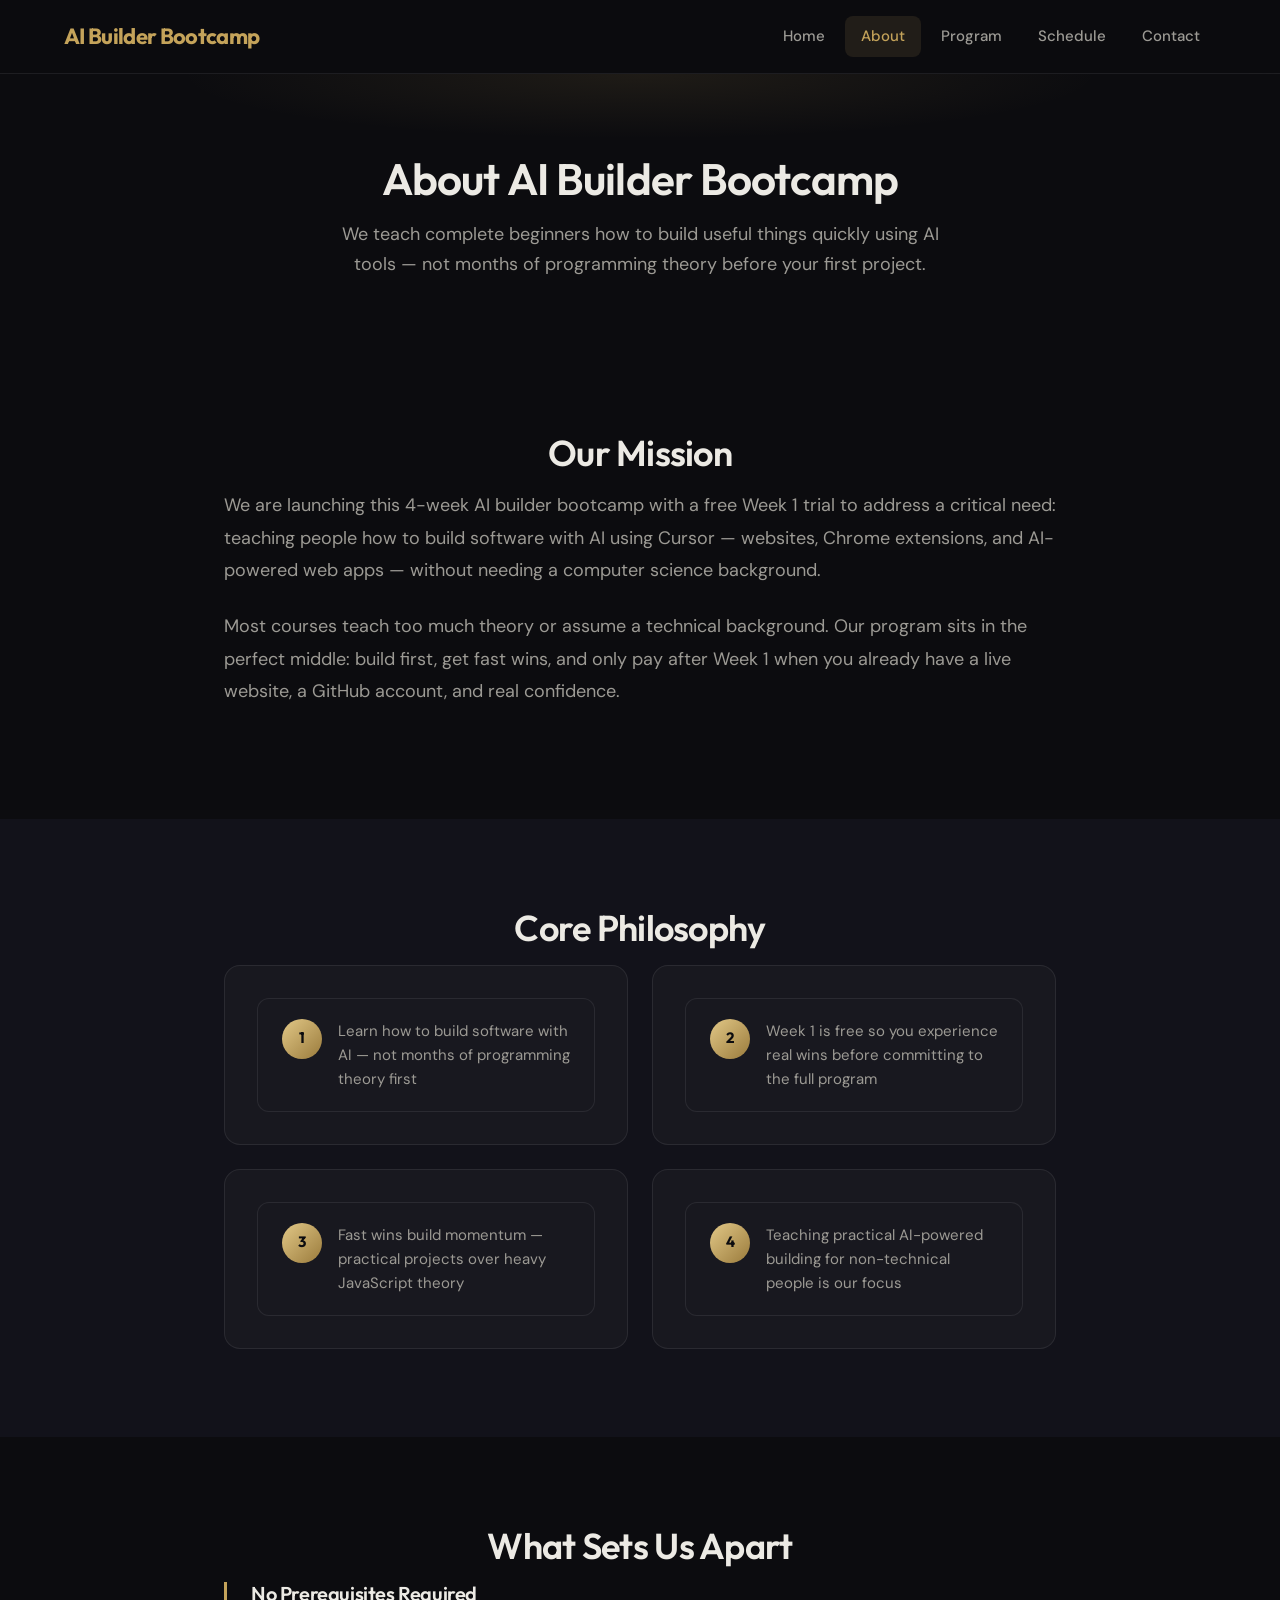
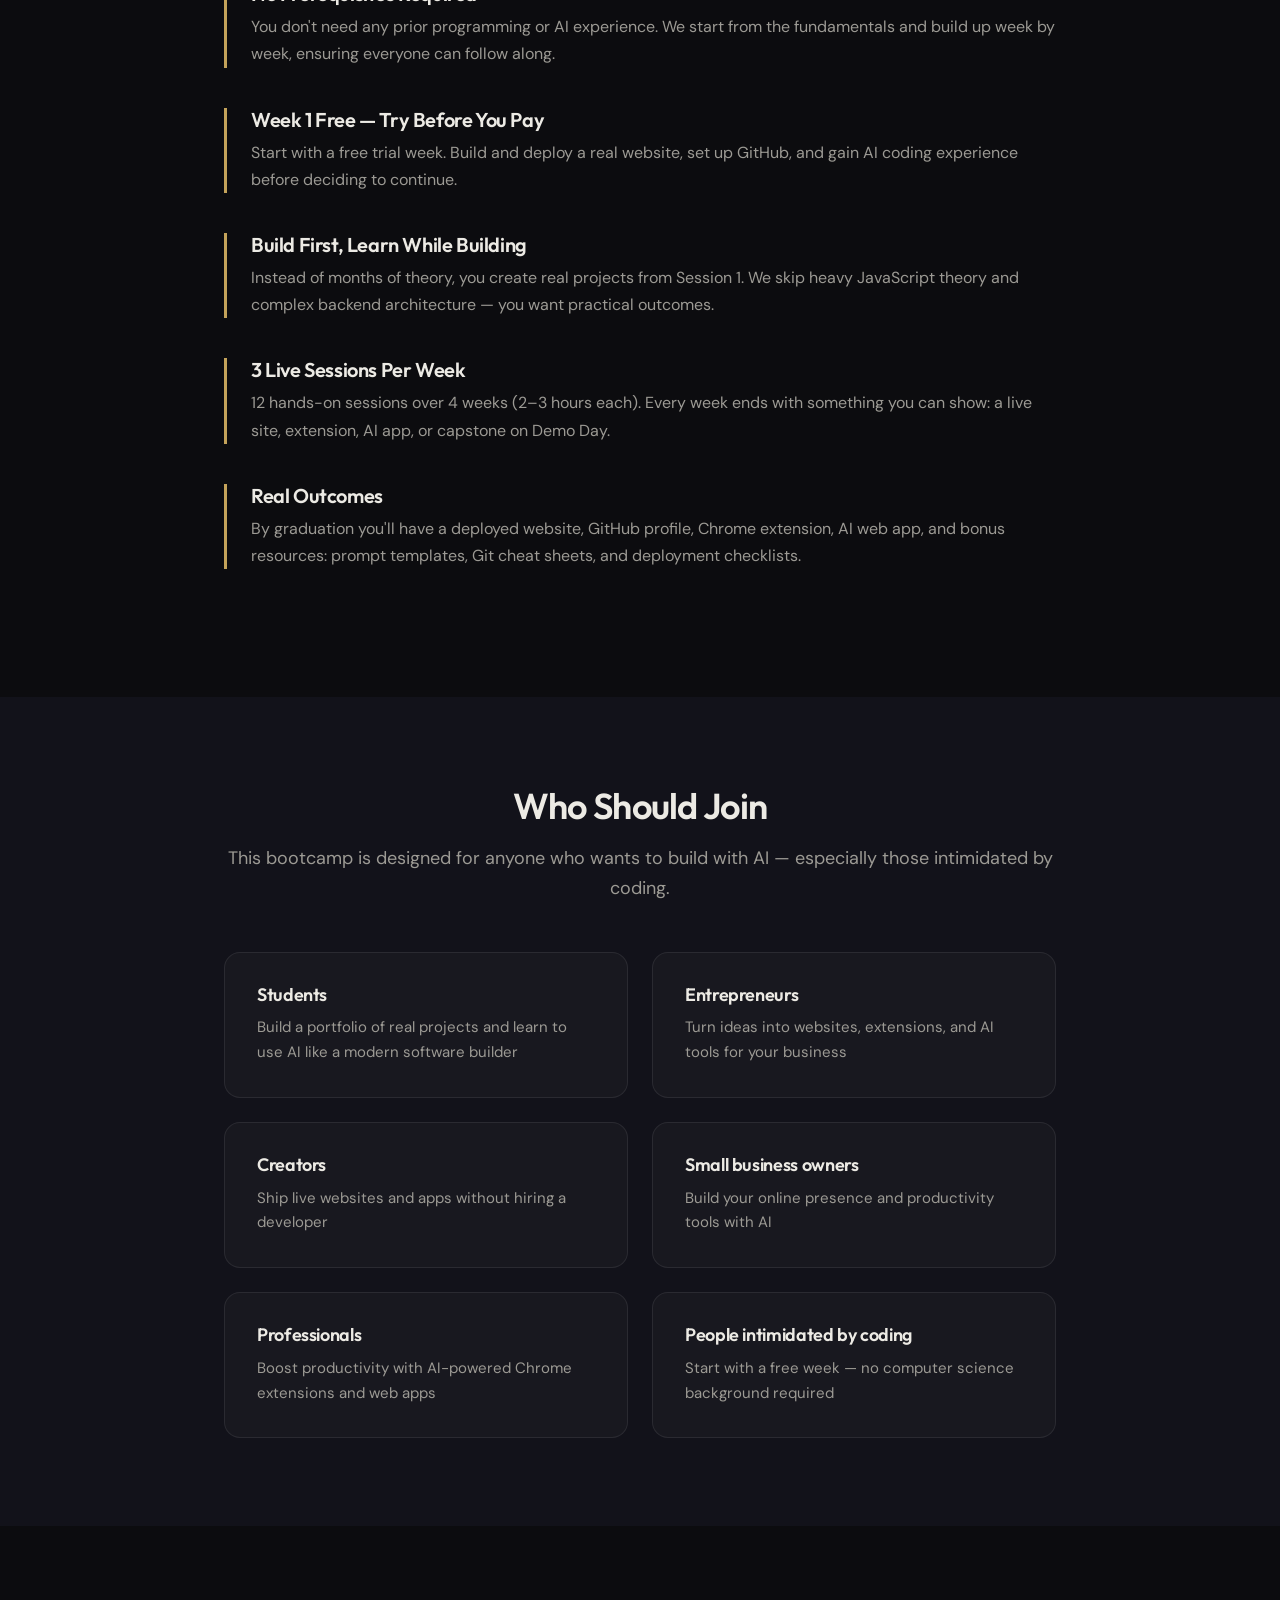
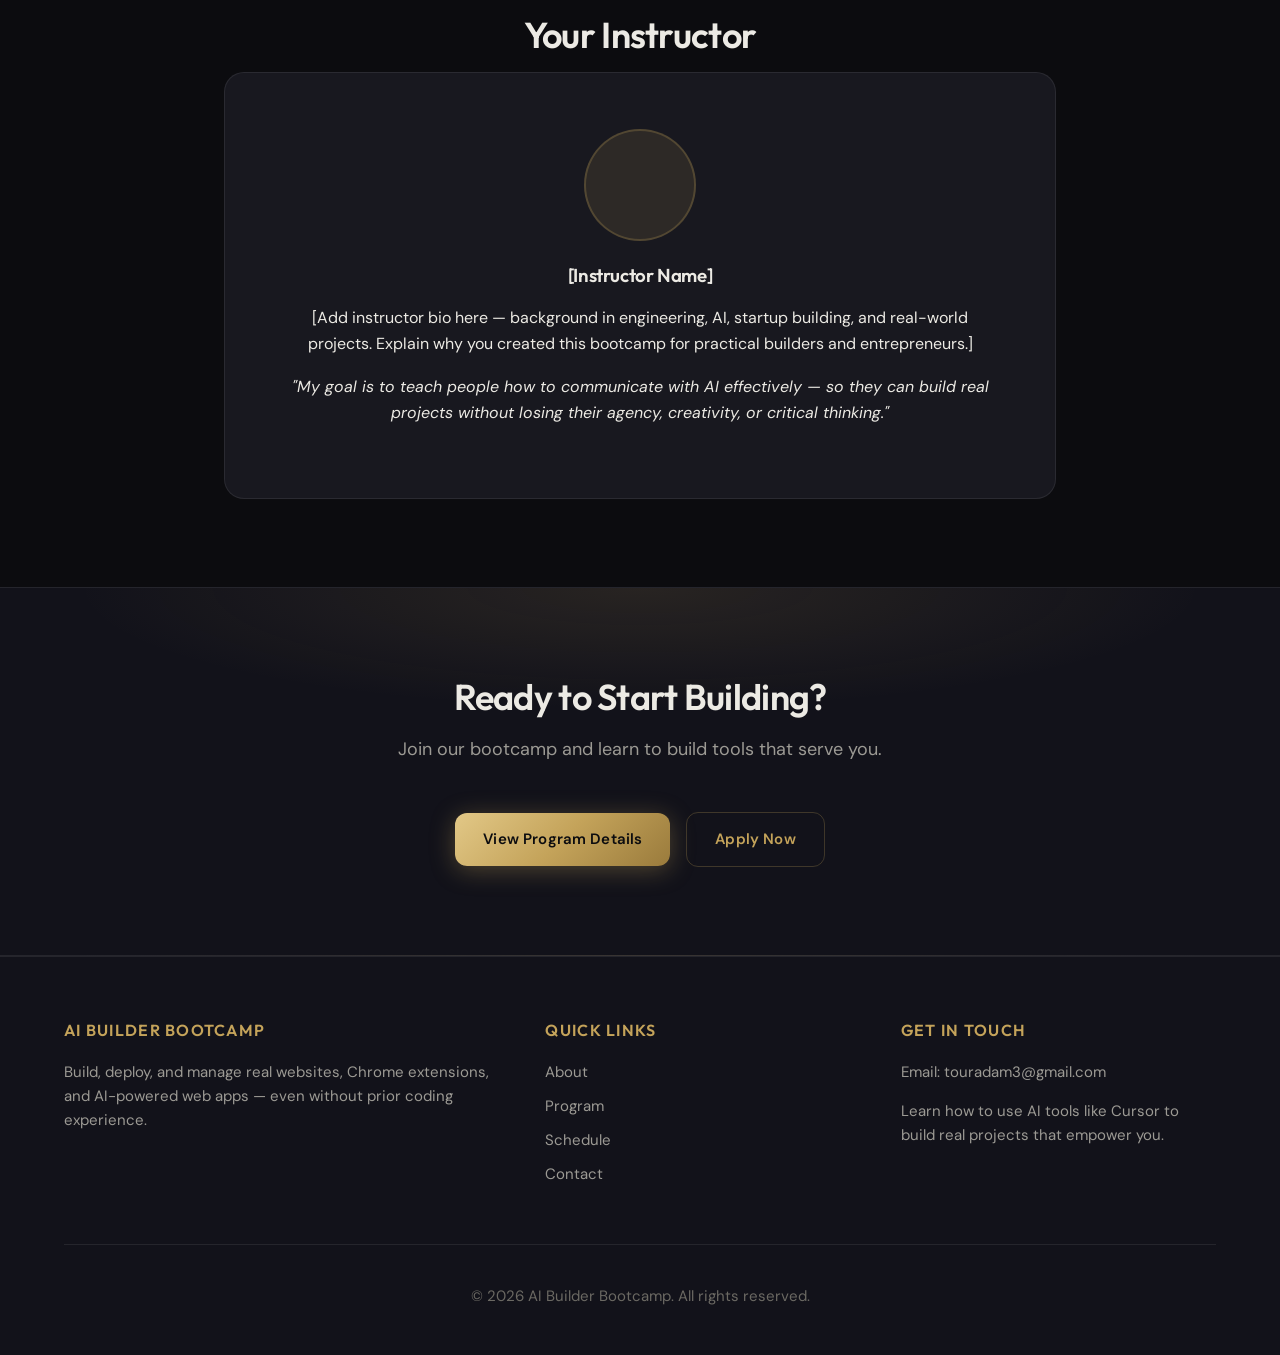
==== about.html @ ef511e0f "Replace Next.js site with static AI Builder Bootcamp website. Migrate to HTML/CSS/JS, rebrand for th" ====
<!DOCTYPE html>
<html lang="en">
<head>
  <meta charset="UTF-8" />
  <meta name="viewport" content="width=device-width, initial-scale=1.0" />
  <title>About | AI Builder Bootcamp</title>
  <meta name="description" content="Learn about our 4-week AI builder bootcamp with a free Week 1 trial. Build websites, extensions, and AI apps with Cursor — no coding experience required." />
  <link rel="preconnect" href="https://fonts.googleapis.com" />
  <link rel="preconnect" href="https://fonts.gstatic.com" crossorigin />
  <link href="https://fonts.googleapis.com/css2?family=DM+Sans:ital,opsz,wght@0,9..40,400;0,9..40,500;0,9..40,600;0,9..40,700&family=Outfit:wght@500;600;700&display=swap" rel="stylesheet" />
  <meta name="theme-color" content="#0c0c0f" />
  <link rel="stylesheet" href="css/styles.css" />
</head>
<body>
  <main>
    <section class="page-hero">
      <div class="container text-center max-w-4xl">
        <h1>About AI Builder Bootcamp</h1>
        <p class="lead">
          We teach complete beginners how to build useful things quickly using AI tools —
          not months of programming theory before your first project.
        </p>
      </div>
    </section>

    <section class="section section-white">
      <div class="container max-w-4xl">
        <h2 class="section-title text-center">Our Mission</h2>
        <div class="prose">
          <p>
            We are launching this 4-week AI builder bootcamp with a free Week 1 trial to address a critical need:
            teaching people how to build software with AI using Cursor — websites, Chrome extensions,
            and AI-powered web apps — without needing a computer science background.
          </p>
          <p>
            Most courses teach too much theory or assume a technical background. Our program sits in the
            perfect middle: build first, get fast wins, and only pay after Week 1 when you already have
            a live website, a GitHub account, and real confidence.
          </p>
        </div>
      </div>
    </section>

    <section class="section section-gray">
      <div class="container max-w-4xl">
        <h2 class="section-title text-center mb-16">Core Philosophy</h2>
        <div id="about-philosophy" class="grid-2"></div>
      </div>
    </section>

    <section class="section section-white">
      <div class="container max-w-4xl">
        <h2 class="section-title text-center mb-16">What Sets Us Apart</h2>
        <div class="feature-block">
          <h3>No Prerequisites Required</h3>
          <p>You don't need any prior programming or AI experience. We start from the fundamentals and build up week by week, ensuring everyone can follow along.</p>
        </div>
        <div class="feature-block">
          <h3>Week 1 Free — Try Before You Pay</h3>
          <p>Start with a free trial week. Build and deploy a real website, set up GitHub, and gain AI coding experience before deciding to continue.</p>
        </div>
        <div class="feature-block">
          <h3>Build First, Learn While Building</h3>
          <p>Instead of months of theory, you create real projects from Session 1. We skip heavy JavaScript theory and complex backend architecture — you want practical outcomes.</p>
        </div>
        <div class="feature-block">
          <h3>3 Live Sessions Per Week</h3>
          <p>12 hands-on sessions over 4 weeks (2–3 hours each). Every week ends with something you can show: a live site, extension, AI app, or capstone on Demo Day.</p>
        </div>
        <div class="feature-block">
          <h3>Real Outcomes</h3>
          <p>By graduation you'll have a deployed website, GitHub profile, Chrome extension, AI web app, and bonus resources: prompt templates, Git cheat sheets, and deployment checklists.</p>
        </div>
      </div>
    </section>

    <section class="section section-gray">
      <div class="container max-w-4xl">
        <h2 class="section-title text-center">Who Should Join</h2>
        <p class="section-intro text-center">This bootcamp is designed for anyone who wants to build with AI — especially those intimidated by coding.</p>
        <div id="about-audience" class="grid-2"></div>
      </div>
    </section>

    <section class="section section-white">
      <div class="container max-w-4xl">
        <h2 class="section-title text-center mb-16">Your Instructor</h2>
        <div class="instructor-card text-center">
          <div class="avatar-placeholder" aria-hidden="true"></div>
          <h3>[Instructor Name]</h3>
          <p>[Add instructor bio here — background in engineering, AI, startup building, and real-world projects. Explain why you created this bootcamp for practical builders and entrepreneurs.]</p>
          <p><em>"My goal is to teach people how to communicate with AI effectively — so they can build real projects without losing their agency, creativity, or critical thinking."</em></p>
        </div>
      </div>
    </section>

    <section class="section section-primary">
      <div class="container text-center">
        <h2 class="section-title">Ready to Start Building?</h2>
        <p class="section-intro">Join our bootcamp and learn to build tools that serve you.</p>
        <div class="btn-group">
          <a href="program.html" class="btn btn-primary">View Program Details</a>
          <a href="contact.html#apply" class="btn btn-secondary">Apply Now</a>
        </div>
      </div>
    </section>
  </main>

  <script src="js/data.js"></script>
  <script src="js/layout.js"></script>
  <script src="js/main.js"></script>
</body>
</html>
---- css/styles.css ----
/* AI Mastery — Midnight Champagne design system */

:root {
  /* Core palette */
  --gold: #c4a35a;
  --gold-light: #e2c887;
  --gold-dark: #9a7b3c;
  --gold-glow: rgba(196, 163, 90, 0.35);

  --ink: #0c0c0f;
  --ink-raised: #12121a;
  --surface: #18181f;
  --surface-hover: #1f1f28;
  --border: rgba(255, 255, 255, 0.08);
  --border-gold: rgba(196, 163, 90, 0.25);

  --text: #eceae4;
  --text-muted: #9c9a94;
  --text-dim: #6b6963;

  /* Legacy token mapping */
  --primary-50: rgba(196, 163, 90, 0.06);
  --primary-100: rgba(196, 163, 90, 0.12);
  --primary-200: rgba(196, 163, 90, 0.28);
  --primary-600: var(--gold);
  --primary-700: var(--gold-light);

  --bg-page: var(--ink);
  --bg-elevated: var(--ink-raised);
  --bg-card: var(--surface);
  --bg-card-alt: var(--surface-hover);

  --gray-50: var(--ink-raised);
  --gray-200: var(--border);
  --gray-300: rgba(255, 255, 255, 0.12);
  --gray-400: var(--text-dim);
  --gray-500: var(--text-muted);
  --gray-600: #b8b5ae;
  --gray-700: #d8d5ce;
  --gray-800: var(--surface);
  --gray-900: var(--text);
  --white: var(--surface);

  --font-display: 'Outfit', system-ui, sans-serif;
  --font-body: 'DM Sans', system-ui, sans-serif;

  --radius-sm: 0.5rem;
  --radius-md: 0.75rem;
  --radius-lg: 1rem;
  --radius-xl: 1.25rem;

  --shadow-sm: 0 2px 8px rgba(0, 0, 0, 0.25);
  --shadow-md: 0 8px 32px rgba(0, 0, 0, 0.4);
  --shadow-gold: 0 4px 24px var(--gold-glow);

  --ease: cubic-bezier(0.4, 0, 0.2, 1);
  --header-h: 4.5rem;
}

*,
*::before,
*::after {
  box-sizing: border-box;
}

html {
  scroll-behavior: smooth;
}

body {
  margin: 0;
  font-family: var(--font-body);
  font-size: 1rem;
  background: var(--bg-page);
  color: var(--text);
  line-height: 1.65;
  -webkit-font-smoothing: antialiased;
}

img {
  max-width: 100%;
  height: auto;
}

a {
  color: inherit;
  text-decoration: none;
}

a:focus-visible,
button:focus-visible {
  outline: 2px solid var(--gold);
  outline-offset: 3px;
}

.container {
  max-width: 76rem;
  margin: 0 auto;
  padding: 0 1.25rem;
}

@media (min-width: 640px) {
  .container {
    padding: 0 2rem;
  }
}

main {
  min-height: calc(100vh - 10rem);
}

/* Typography */
h1, h2, h3, h4 {
  font-family: var(--font-display);
  color: var(--text);
  font-weight: 600;
  letter-spacing: -0.02em;
  line-height: 1.15;
}

/* Header */
.site-header {
  position: sticky;
  top: 0;
  z-index: 50;
  background: rgba(12, 12, 15, 0.82);
  backdrop-filter: blur(16px);
  -webkit-backdrop-filter: blur(16px);
  border-bottom: 1px solid var(--border);
}

.site-header .container {
  padding-top: 1rem;
  padding-bottom: 1rem;
}

.nav-row {
  display: flex;
  align-items: center;
  justify-content: space-between;
  min-height: 2.5rem;
}

.logo {
  font-family: var(--font-display);
  font-size: 1.375rem;
  font-weight: 700;
  letter-spacing: -0.03em;
  color: var(--gold);
  transition: color 0.2s var(--ease);
}

.logo:hover {
  color: var(--gold-light);
}

.nav-desktop {
  display: none;
  align-items: center;
  gap: 0.25rem;
}

.nav-desktop a {
  padding: 0.5rem 1rem;
  border-radius: var(--radius-sm);
  color: var(--text-muted);
  font-size: 0.9375rem;
  font-weight: 500;
  transition: color 0.2s var(--ease), background 0.2s var(--ease);
}

.nav-desktop a:hover {
  color: var(--text);
  background: var(--primary-50);
}

.nav-desktop a.active {
  color: var(--gold);
  background: var(--primary-100);
}

.nav-toggle {
  display: flex;
  align-items: center;
  justify-content: center;
  background: var(--primary-50);
  border: 1px solid var(--border);
  border-radius: var(--radius-sm);
  color: var(--text);
  cursor: pointer;
  padding: 0.5rem;
  transition: border-color 0.2s var(--ease), background 0.2s var(--ease);
}

.nav-toggle:hover {
  border-color: var(--border-gold);
  background: var(--primary-100);
}

.nav-toggle svg {
  width: 1.25rem;
  height: 1.25rem;
}

.nav-mobile {
  display: none;
  margin-top: 0.75rem;
  padding: 0.75rem;
  background: var(--surface);
  border: 1px solid var(--border);
  border-radius: var(--radius-md);
}

.nav-mobile.open {
  display: block;
}

.nav-mobile a {
  display: block;
  padding: 0.75rem 1rem;
  border-radius: var(--radius-sm);
  color: var(--text-muted);
  font-weight: 500;
  transition: color 0.2s, background 0.2s;
}

.nav-mobile a:hover,
.nav-mobile a.active {
  color: var(--gold);
  background: var(--primary-50);
}

@media (min-width: 768px) {
  .nav-desktop {
    display: flex;
  }

  .nav-toggle {
    display: none;
  }
}

.sr-only {
  position: absolute;
  width: 1px;
  height: 1px;
  padding: 0;
  margin: -1px;
  overflow: hidden;
  clip: rect(0, 0, 0, 0);
  border: 0;
}

/* Footer */
.site-footer {
  background: var(--ink-raised);
  border-top: 1px solid var(--border);
  color: var(--text-muted);
}

.site-footer .container {
  padding-top: 4rem;
  padding-bottom: 2rem;
}

.footer-grid {
  display: grid;
  grid-template-columns: 1fr;
  gap: 2.5rem;
}

@media (min-width: 768px) {
  .footer-grid {
    grid-template-columns: 1.4fr 1fr 1fr;
  }
}

.site-footer h3 {
  font-family: var(--font-display);
  color: var(--gold);
  font-size: 1rem;
  font-weight: 600;
  text-transform: uppercase;
  letter-spacing: 0.08em;
  margin: 0 0 1.25rem;
}

.site-footer p,
.site-footer li {
  font-size: 0.9375rem;
  line-height: 1.6;
}

.site-footer ul {
  list-style: none;
  padding: 0;
  margin: 0;
}

.site-footer li {
  margin-bottom: 0.625rem;
}

.site-footer a {
  transition: color 0.2s var(--ease);
}

.site-footer a:hover {
  color: var(--gold-light);
}

.footer-bottom {
  border-top: 1px solid var(--border);
  margin-top: 3rem;
  padding-top: 1.5rem;
  text-align: center;
  font-size: 0.8125rem;
  color: var(--text-dim);
}

/* Buttons */
.btn {
  display: inline-flex;
  align-items: center;
  justify-content: center;
  padding: 0.875rem 1.75rem;
  border-radius: var(--radius-md);
  font-family: var(--font-body);
  font-size: 0.9375rem;
  font-weight: 600;
  letter-spacing: 0.01em;
  transition: transform 0.2s var(--ease), box-shadow 0.2s var(--ease), background 0.2s var(--ease), border-color 0.2s var(--ease);
}

.btn:hover {
  transform: translateY(-2px);
}

.btn:active {
  transform: translateY(0);
}

.btn-primary {
  background: linear-gradient(135deg, var(--gold-light) 0%, var(--gold) 50%, var(--gold-dark) 100%);
  color: #0c0c0f;
  border: none;
  box-shadow: var(--shadow-gold);
}

.btn-primary:hover {
  box-shadow: 0 6px 28px var(--gold-glow);
  color: #0c0c0f;
}

.btn-secondary {
  background: transparent;
  color: var(--gold);
  border: 1.5px solid var(--border-gold);
}

.btn-secondary:hover {
  background: var(--primary-50);
  border-color: var(--gold);
  color: var(--gold-light);
}

.btn-group {
  display: flex;
  flex-direction: column;
  gap: 1rem;
  justify-content: center;
  align-items: center;
}

@media (min-width: 640px) {
  .btn-group {
    flex-direction: row;
  }
}

/* Sections */
.section {
  padding: 5.5rem 0;
  position: relative;
}

.section-sm {
  padding: 0;
}

.section-white {
  background: var(--bg-page);
}

.section-gray {
  background: var(--ink-raised);
}

.section-primary {
  background:
    radial-gradient(ellipse 80% 60% at 50% 0%, rgba(196, 163, 90, 0.12) 0%, transparent 55%),
    var(--ink-raised);
  border-top: 1px solid var(--border);
  border-bottom: 1px solid var(--border);
}

.section-primary h2.section-title {
  color: var(--text);
}

.section-primary .section-intro {
  color: var(--text-muted);
}

.text-center {
  text-align: center;
}

/* Hero */
.hero {
  position: relative;
  padding: 6rem 0 5rem;
  overflow: hidden;
}

.hero::before {
  content: '';
  position: absolute;
  inset: 0;
  background:
    radial-gradient(ellipse 70% 50% at 50% -10%, rgba(196, 163, 90, 0.18) 0%, transparent 55%),
    radial-gradient(ellipse 40% 30% at 80% 60%, rgba(196, 163, 90, 0.06) 0%, transparent 50%);
  pointer-events: none;
}

.hero .container {
  position: relative;
  z-index: 1;
}

.hero-badge {
  display: inline-block;
  padding: 0.375rem 1rem;
  margin-bottom: 1.5rem;
  font-size: 0.8125rem;
  font-weight: 600;
  letter-spacing: 0.12em;
  text-transform: uppercase;
  color: var(--gold);
  background: var(--primary-100);
  border: 1px solid var(--border-gold);
  border-radius: 999px;
  animation: fadeUp 0.6s var(--ease) both;
}

.hero h1 {
  font-size: clamp(2rem, 5vw, 3.5rem);
  font-weight: 700;
  margin: 0 0 1.5rem;
  line-height: 1.1;
  animation: fadeUp 0.6s var(--ease) 0.1s both;
}

.hero .highlight {
  display: block;
  margin-top: 0.25rem;
  background: linear-gradient(135deg, var(--gold-light) 0%, var(--gold) 100%);
  -webkit-background-clip: text;
  -webkit-text-fill-color: transparent;
  background-clip: text;
}

.hero .lead {
  font-size: clamp(1.0625rem, 2vw, 1.25rem);
  color: var(--text-muted);
  max-width: 36rem;
  margin: 0 auto 2.5rem;
  line-height: 1.7;
  animation: fadeUp 0.6s var(--ease) 0.2s both;
}

.hero .btn-group {
  animation: fadeUp 0.6s var(--ease) 0.3s both;
}

@media (min-width: 768px) {
  .hero {
    padding: 8rem 0 6rem;
  }
}

.page-hero {
  position: relative;
  padding: 5rem 0 4rem;
  overflow: hidden;
}

.page-hero::before {
  content: '';
  position: absolute;
  inset: 0;
  background: radial-gradient(ellipse 60% 40% at 50% 0%, rgba(196, 163, 90, 0.1) 0%, transparent 60%);
  pointer-events: none;
}

.page-hero .container {
  position: relative;
  z-index: 1;
}

.page-hero h1 {
  font-size: clamp(2rem, 4vw, 2.75rem);
  margin: 0 0 1rem;
}

.page-hero .lead {
  font-size: 1.125rem;
  color: var(--text-muted);
  margin: 0;
  max-width: 40rem;
  margin-left: auto;
  margin-right: auto;
}

/* Stats bar */
.stats-bar {
  margin-top: -2rem;
  padding-bottom: 4rem;
  position: relative;
  z-index: 2;
}

.stats-grid {
  display: grid;
  grid-template-columns: repeat(2, 1fr);
  gap: 1rem;
}

@media (min-width: 768px) {
  .stats-grid {
    grid-template-columns: repeat(4, 1fr);
    gap: 1.25rem;
  }
}

.stat-card {
  text-align: center;
  padding: 1.5rem 1rem;
  background: var(--surface);
  border: 1px solid var(--border);
  border-radius: var(--radius-lg);
  transition: border-color 0.25s var(--ease), transform 0.25s var(--ease), box-shadow 0.25s var(--ease);
}

.stat-card:hover {
  border-color: var(--border-gold);
  transform: translateY(-4px);
  box-shadow: var(--shadow-md);
}

.stat-value {
  font-family: var(--font-display);
  font-size: 1.75rem;
  font-weight: 700;
  color: var(--gold);
  margin-bottom: 0.25rem;
  letter-spacing: -0.02em;
}

@media (min-width: 768px) {
  .stat-value {
    font-size: 2rem;
  }
}

.stat-label {
  font-size: 0.8125rem;
  font-weight: 500;
  text-transform: uppercase;
  letter-spacing: 0.06em;
  color: var(--text-dim);
}

/* Section headers */
.section-eyebrow {
  display: inline-block;
  font-size: 0.75rem;
  font-weight: 600;
  letter-spacing: 0.14em;
  text-transform: uppercase;
  color: var(--gold);
  margin-bottom: 0.75rem;
}

h2.section-title {
  font-size: clamp(1.75rem, 3vw, 2.25rem);
  margin: 0 0 1rem;
}

.section-intro {
  font-size: 1.125rem;
  color: var(--text-muted);
  margin: 0 0 3rem;
  line-height: 1.7;
}

.section-header {
  text-align: center;
  max-width: 40rem;
  margin: 0 auto 3.5rem;
}

.section-header .section-intro {
  margin-bottom: 0;
}

.max-w-3xl {
  max-width: 48rem;
  margin-left: auto;
  margin-right: auto;
}

.max-w-4xl {
  max-width: 56rem;
  margin-left: auto;
  margin-right: auto;
}

.max-w-5xl {
  max-width: 64rem;
  margin-left: auto;
  margin-right: auto;
}

/* Grids */
.grid-2 {
  display: grid;
  gap: 1.25rem;
}

.grid-3 {
  display: grid;
  gap: 1.5rem;
}

.grid-4 {
  display: grid;
  grid-template-columns: repeat(2, 1fr);
  gap: 1.25rem;
}

@media (min-width: 768px) {
  .grid-2 {
    grid-template-columns: repeat(2, 1fr);
    gap: 1.5rem;
  }

  .grid-3 {
    grid-template-columns: repeat(3, 1fr);
    gap: 1.5rem;
  }

  .grid-4 {
    grid-template-columns: repeat(4, 1fr);
  }
}

@media (min-width: 1024px) {
  .grid-audience {
    grid-template-columns: repeat(3, 1fr);
  }
}

/* Cards */
.card {
  background: var(--bg-card);
  padding: 2rem;
  border-radius: var(--radius-lg);
  border: 1px solid var(--border);
  transition: border-color 0.25s var(--ease), transform 0.25s var(--ease), box-shadow 0.25s var(--ease);
}

.card:hover {
  border-color: var(--border-gold);
  transform: translateY(-3px);
  box-shadow: var(--shadow-md);
}

.card-muted {
  background: var(--bg-card-alt) !important;
}

.card-bordered {
  padding: 1.75rem;
  background: var(--bg-card);
  border: 1px solid var(--border);
  border-radius: var(--radius-lg);
  transition: border-color 0.25s var(--ease), transform 0.25s var(--ease), box-shadow 0.25s var(--ease);
}

.card-bordered:hover {
  border-color: var(--gold);
  transform: translateY(-3px);
  box-shadow: var(--shadow-md);
}

.icon-box {
  width: 3rem;
  height: 3rem;
  background: var(--primary-100);
  border: 1px solid var(--border-gold);
  border-radius: var(--radius-md);
  display: flex;
  align-items: center;
  justify-content: center;
  margin-bottom: 1.25rem;
}

.icon-box svg {
  width: 1.375rem;
  height: 1.375rem;
  color: var(--gold);
  stroke-width: 1.75;
}

.card h3 {
  font-size: 1.125rem;
  font-weight: 600;
  margin: 0 0 0.625rem;
}

.card p {
  color: var(--text-muted);
  margin: 0;
  font-size: 0.9375rem;
  line-height: 1.65;
}

/* Philosophy */
.philosophy-grid {
  display: grid;
  gap: 1rem;
}

@media (min-width: 768px) {
  .philosophy-grid {
    grid-template-columns: repeat(2, 1fr);
    gap: 1.25rem;
  }
}

.philosophy-item {
  display: flex;
  align-items: flex-start;
  gap: 1rem;
  padding: 1.25rem 1.5rem;
  background: var(--surface);
  border: 1px solid var(--border);
  border-radius: var(--radius-md);
  transition: border-color 0.2s var(--ease);
}

.philosophy-item:hover {
  border-color: var(--border-gold);
}

.philosophy-item p {
  margin: 0;
  color: var(--text-muted);
  font-size: 0.9375rem;
  line-height: 1.6;
}

.check-circle {
  flex-shrink: 0;
  width: 1.75rem;
  height: 1.75rem;
  background: linear-gradient(135deg, var(--gold-light), var(--gold));
  color: #0c0c0f;
  border-radius: 50%;
  display: flex;
  align-items: center;
  justify-content: center;
  font-weight: 700;
  font-size: 0.75rem;
}

.number-circle {
  flex-shrink: 0;
  width: 2.5rem;
  height: 2.5rem;
  background: linear-gradient(135deg, var(--gold-light), var(--gold-dark));
  color: #0c0c0f;
  border-radius: 50%;
  display: flex;
  align-items: center;
  justify-content: center;
  font-family: var(--font-display);
  font-weight: 700;
  font-size: 0.9375rem;
}

/* About */
.prose p {
  font-size: 1.125rem;
  color: var(--text-muted);
  line-height: 1.8;
  margin: 0 0 1.5rem;
}

.feature-block {
  border-left: 3px solid var(--gold);
  padding: 0 0 0 1.5rem;
  margin-bottom: 2.5rem;
}

.feature-block h3 {
  font-size: 1.25rem;
  margin: 0 0 0.5rem;
}

.feature-block p {
  color: var(--text-muted);
  font-size: 1rem;
  margin: 0;
  line-height: 1.7;
}

.instructor-card {
  background: var(--surface);
  border: 1px solid var(--border);
  padding: 2.5rem;
  border-radius: var(--radius-xl);
}

@media (min-width: 768px) {
  .instructor-card {
    padding: 3.5rem;
  }
}

.avatar-placeholder {
  width: 7rem;
  height: 7rem;
  background: var(--primary-100);
  border: 2px solid var(--border-gold);
  border-radius: 50%;
  margin: 0 auto 1.5rem;
}

/* Program */
.program-meta {
  display: flex;
  flex-wrap: wrap;
  justify-content: center;
  gap: 1rem 1.5rem;
  margin-top: 1.5rem;
}

.program-meta span {
  display: inline-flex;
  align-items: center;
  gap: 0.5rem;
  padding: 0.5rem 1rem;
  font-size: 0.875rem;
  font-weight: 500;
  color: var(--text-muted);
  background: var(--primary-50);
  border: 1px solid var(--border);
  border-radius: 999px;
}

.program-meta svg {
  width: 1rem;
  height: 1rem;
  color: var(--gold);
}

.week-header {
  text-align: center;
  margin-bottom: 2.5rem;
}

.week-header h2 {
  font-size: 1.5rem;
  margin: 0 0 0.5rem;
  color: var(--gold);
}

.week-header p {
  font-size: 1rem;
  color: var(--text-muted);
  margin: 0;
}

.week-section {
  margin-bottom: 3.5rem;
}

.week-section:last-child {
  margin-bottom: 0;
}

/* Day cards */
.day-card {
  background: var(--bg-card);
  border: 1px solid var(--border);
  border-radius: var(--radius-lg);
  overflow: hidden;
  transition: border-color 0.25s var(--ease), box-shadow 0.25s var(--ease);
}

.day-card:hover {
  border-color: var(--border-gold);
}

.day-card.expanded {
  border-color: var(--gold);
  box-shadow: var(--shadow-sm);
}

.day-card-toggle {
  width: 100%;
  padding: 1.5rem 1.75rem;
  text-align: left;
  background: none;
  border: none;
  cursor: pointer;
  display: flex;
  align-items: center;
  justify-content: space-between;
  gap: 1rem;
  font-family: inherit;
  color: var(--text);
  transition: background 0.2s;
}

.day-card-toggle:hover {
  background: var(--primary-50);
}

.day-card-toggle h3 {
  font-family: var(--font-display);
  font-size: 1.125rem;
  font-weight: 600;
  margin: 0 0 0.375rem;
}

.day-card-toggle p {
  color: var(--text-muted);
  margin: 0;
  font-size: 0.875rem;
}

.day-card-chevron {
  width: 1.25rem;
  height: 1.25rem;
  color: var(--gold);
  flex-shrink: 0;
  transition: transform 0.3s var(--ease);
}

.day-card.expanded .day-card-chevron {
  transform: rotate(180deg);
}

.day-card-topics {
  display: none;
  padding: 0 1.75rem 1.5rem;
  border-top: 1px solid var(--border);
  background: rgba(0, 0, 0, 0.2);
}

.day-card.expanded .day-card-topics {
  display: block;
}

.day-card-topics h4 {
  font-size: 0.75rem;
  font-weight: 600;
  text-transform: uppercase;
  letter-spacing: 0.1em;
  color: var(--gold);
  margin: 1.25rem 0 0.75rem;
}

.day-card-topics ul {
  list-style: none;
  padding: 0;
  margin: 0;
}

.day-card-topics li {
  display: flex;
  align-items: flex-start;
  gap: 0.75rem;
  margin-bottom: 0.5rem;
  color: var(--text-muted);
  font-size: 0.9375rem;
}

.topic-dot {
  flex-shrink: 0;
  width: 5px;
  height: 5px;
  background: var(--gold);
  border-radius: 50%;
  margin-top: 0.55rem;
}

.step-circle {
  width: 3.5rem;
  height: 3.5rem;
  background: var(--primary-100);
  border: 1px solid var(--border-gold);
  border-radius: 50%;
  display: flex;
  align-items: center;
  justify-content: center;
  margin: 0 auto 1rem;
  font-family: var(--font-display);
  font-size: 1.25rem;
  font-weight: 700;
  color: var(--gold);
}

.grid-3 .text-center p {
  color: var(--text-muted);
  font-size: 0.9375rem;
  margin: 0;
}

/* Schedule */
.format-grid {
  display: grid;
  gap: 1.25rem;
}

@media (min-width: 768px) {
  .format-grid {
    grid-template-columns: repeat(3, 1fr);
  }
}

.format-card {
  text-align: center;
  padding: 2rem 1.5rem;
  background: var(--bg-card);
  border: 1px solid var(--border);
  border-radius: var(--radius-lg);
  transition: transform 0.25s var(--ease), border-color 0.25s var(--ease);
}

.format-card:hover {
  transform: translateY(-4px);
  border-color: var(--border-gold);
}

.format-card .big {
  font-family: var(--font-display);
  font-size: 2.5rem;
  font-weight: 700;
  color: var(--gold);
  line-height: 1;
  margin-bottom: 0.5rem;
}

.timeline-week {
  margin-bottom: 3rem;
}

.timeline-week:last-child {
  margin-bottom: 0;
}

.timeline-week-header {
  background: linear-gradient(135deg, var(--gold-light) 0%, var(--gold) 50%, var(--gold-dark) 100%);
  color: #0c0c0f;
  padding: 1.25rem 1.5rem;
  border-radius: var(--radius-lg) var(--radius-lg) 0 0;
}

.timeline-week-header h3 {
  margin: 0 0 0.25rem;
  font-size: 1.25rem;
  font-weight: 700;
  color: #0c0c0f;
}

.timeline-week-header p {
  margin: 0;
  font-size: 0.875rem;
  color: rgba(12, 12, 15, 0.75);
}

.timeline-days {
  background: var(--bg-card);
  border: 1px solid var(--border-gold);
  border-top: none;
  border-radius: 0 0 var(--radius-lg) var(--radius-lg);
  overflow: hidden;
}

.timeline-day {
  padding: 1.5rem 1.75rem;
  border-bottom: 1px solid var(--border);
  transition: background 0.2s;
}

.timeline-day:hover {
  background: var(--primary-50);
}

.timeline-day:last-child {
  border-bottom: none;
}

.timeline-day-inner {
  display: flex;
  gap: 1.25rem;
}

.day-badge {
  flex-shrink: 0;
  width: 3.5rem;
  height: 3.5rem;
  background: var(--primary-100);
  border: 1px solid var(--border-gold);
  border-radius: var(--radius-md);
  display: flex;
  align-items: center;
  justify-content: center;
  font-family: var(--font-display);
  font-weight: 700;
  font-size: 0.6875rem;
  color: var(--gold);
  text-align: center;
  line-height: 1.2;
}

.timeline-meta {
  display: flex;
  flex-wrap: wrap;
  gap: 1rem;
  font-size: 0.8125rem;
  color: var(--text-dim);
}

.check-list {
  list-style: none;
  padding: 0;
  margin: 0;
}

.check-list li {
  display: flex;
  align-items: flex-start;
  gap: 0.75rem;
  margin-bottom: 0.625rem;
  color: var(--text-muted);
  font-size: 0.9375rem;
}

.check-list svg {
  width: 1.125rem;
  height: 1.125rem;
  color: var(--gold);
  flex-shrink: 0;
  margin-top: 0.2rem;
}

.check-list.optional svg {
  color: var(--text-dim);
}

.setup-box {
  background: var(--surface);
  padding: 2rem;
  border-radius: var(--radius-lg);
  border: 1px solid var(--border-gold);
}

.setup-box h3 {
  margin-top: 0;
}

.setup-box ul {
  list-style: none;
  padding: 0;
  margin: 0;
}

.setup-box li {
  display: flex;
  gap: 0.75rem;
  margin-bottom: 0.625rem;
  color: var(--text-muted);
  font-size: 0.9375rem;
}

.setup-box .arrow {
  color: var(--gold);
  font-weight: 700;
}

/* Contact */
.contact-card {
  background: var(--bg-card);
  border: 1px solid var(--border);
  padding: 2rem;
  border-radius: var(--radius-lg);
  transition: border-color 0.25s var(--ease), transform 0.25s var(--ease);
  height: 100%;
}

.contact-card:hover {
  border-color: var(--border-gold);
  transform: translateY(-3px);
}

.contact-card h3 {
  font-size: 1.0625rem;
  margin: 0 0 0.5rem;
}

.contact-card p {
  color: var(--text-muted);
  font-size: 0.9375rem;
  margin: 0 0 0.75rem;
}

.contact-card a {
  color: var(--gold);
  font-weight: 600;
  transition: color 0.2s;
}

.contact-card a:hover {
  color: var(--gold-light);
}

.faq-item {
  background: var(--bg-card);
  border: 1px solid var(--border);
  padding: 1.5rem 1.75rem;
  border-radius: var(--radius-lg);
  margin-bottom: 1rem;
  transition: border-color 0.2s var(--ease);
}

.faq-item:hover {
  border-color: var(--border-gold);
}

.faq-item:last-child {
  margin-bottom: 0;
}

.faq-item h3 {
  font-size: 1.0625rem;
  font-weight: 600;
  margin: 0 0 0.625rem;
  color: var(--text);
}

.faq-item p {
  color: var(--text-muted);
  margin: 0;
  font-size: 0.9375rem;
  line-height: 1.65;
}

.email-cta {
  display: inline-flex;
  padding: 0.875rem 2rem;
  background: linear-gradient(135deg, var(--gold-light), var(--gold));
  color: #0c0c0f;
  border-radius: var(--radius-md);
  font-weight: 600;
  transition: transform 0.2s var(--ease), box-shadow 0.2s var(--ease);
}

.email-cta:hover {
  transform: translateY(-2px);
  box-shadow: var(--shadow-gold);
  color: #0c0c0f;
}

.text-gray-900 {
  color: var(--text);
}

.text-dim {
  color: var(--text-dim);
  font-size: 0.875rem;
}

.mb-16 {
  margin-bottom: 4rem;
}

.day-cards {
  display: flex;
  flex-direction: column;
  gap: 1rem;
}

.icon-menu[hidden],
.icon-close[hidden] {
  display: none;
}

.timeline-day h4 {
  margin: 0 0 0.375rem;
  font-size: 1.0625rem;
}

.timeline-day p {
  color: var(--text-muted);
  margin: 0 0 0.625rem;
  font-size: 0.875rem;
}

#about-philosophy.grid-2 .card,
#about-audience.grid-2 .card {
  height: 100%;
}

#about-philosophy .philosophy-item p {
  margin: 0;
}

.section-primary .btn-secondary {
  border-color: var(--border-gold);
}

/* CTA band */
.cta-band {
  text-align: center;
}

.cta-band .section-intro {
  margin-left: auto;
  margin-right: auto;
  max-width: 32rem;
}

/* Intake form */
.intake-form-section {
  scroll-margin-top: 5rem;
}

.intake-form-frame {
  background: var(--bg-card);
  border: 1px solid var(--border);
  border-radius: var(--radius-lg);
  overflow: hidden;
}

.intake-form-frame iframe {
  display: block;
  width: 100%;
  min-height: 600px;
  border: 0;
}

.intake-form-fallback {
  margin-top: 1rem;
  color: var(--text-muted);
  font-size: 0.9375rem;
}

.intake-form-fallback a {
  color: var(--gold);
  font-weight: 600;
}

.intake-form-fallback a:hover {
  color: var(--gold-light);
}

@media (min-width: 768px) {
  .intake-form-frame iframe {
    min-height: 700px;
  }
}

/* Animations */
@keyframes fadeUp {
  from {
    opacity: 0;
    transform: translateY(16px);
  }
  to {
    opacity: 1;
    transform: translateY(0);
  }
}

@media (prefers-reduced-motion: reduce) {
  *,
  *::before,
  *::after {
    animation-duration: 0.01ms !important;
    transition-duration: 0.01ms !important;
  }
}
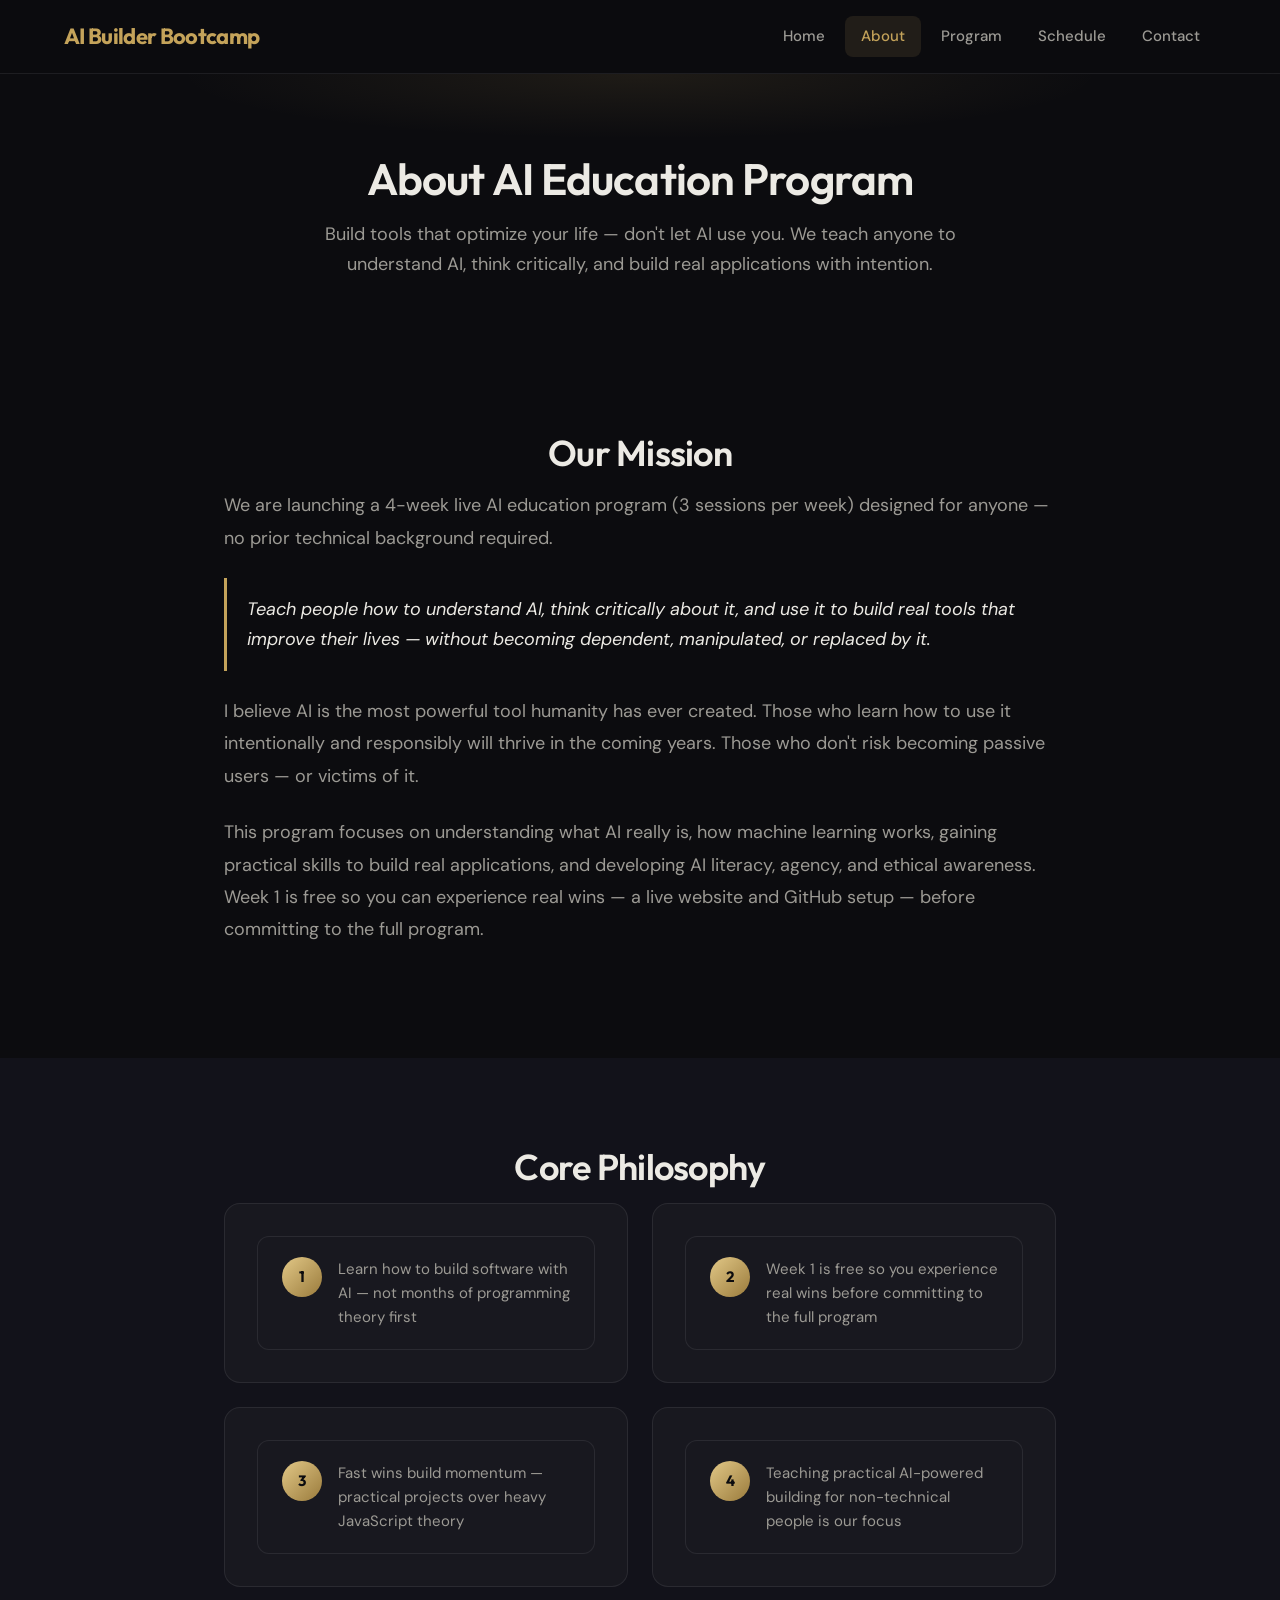
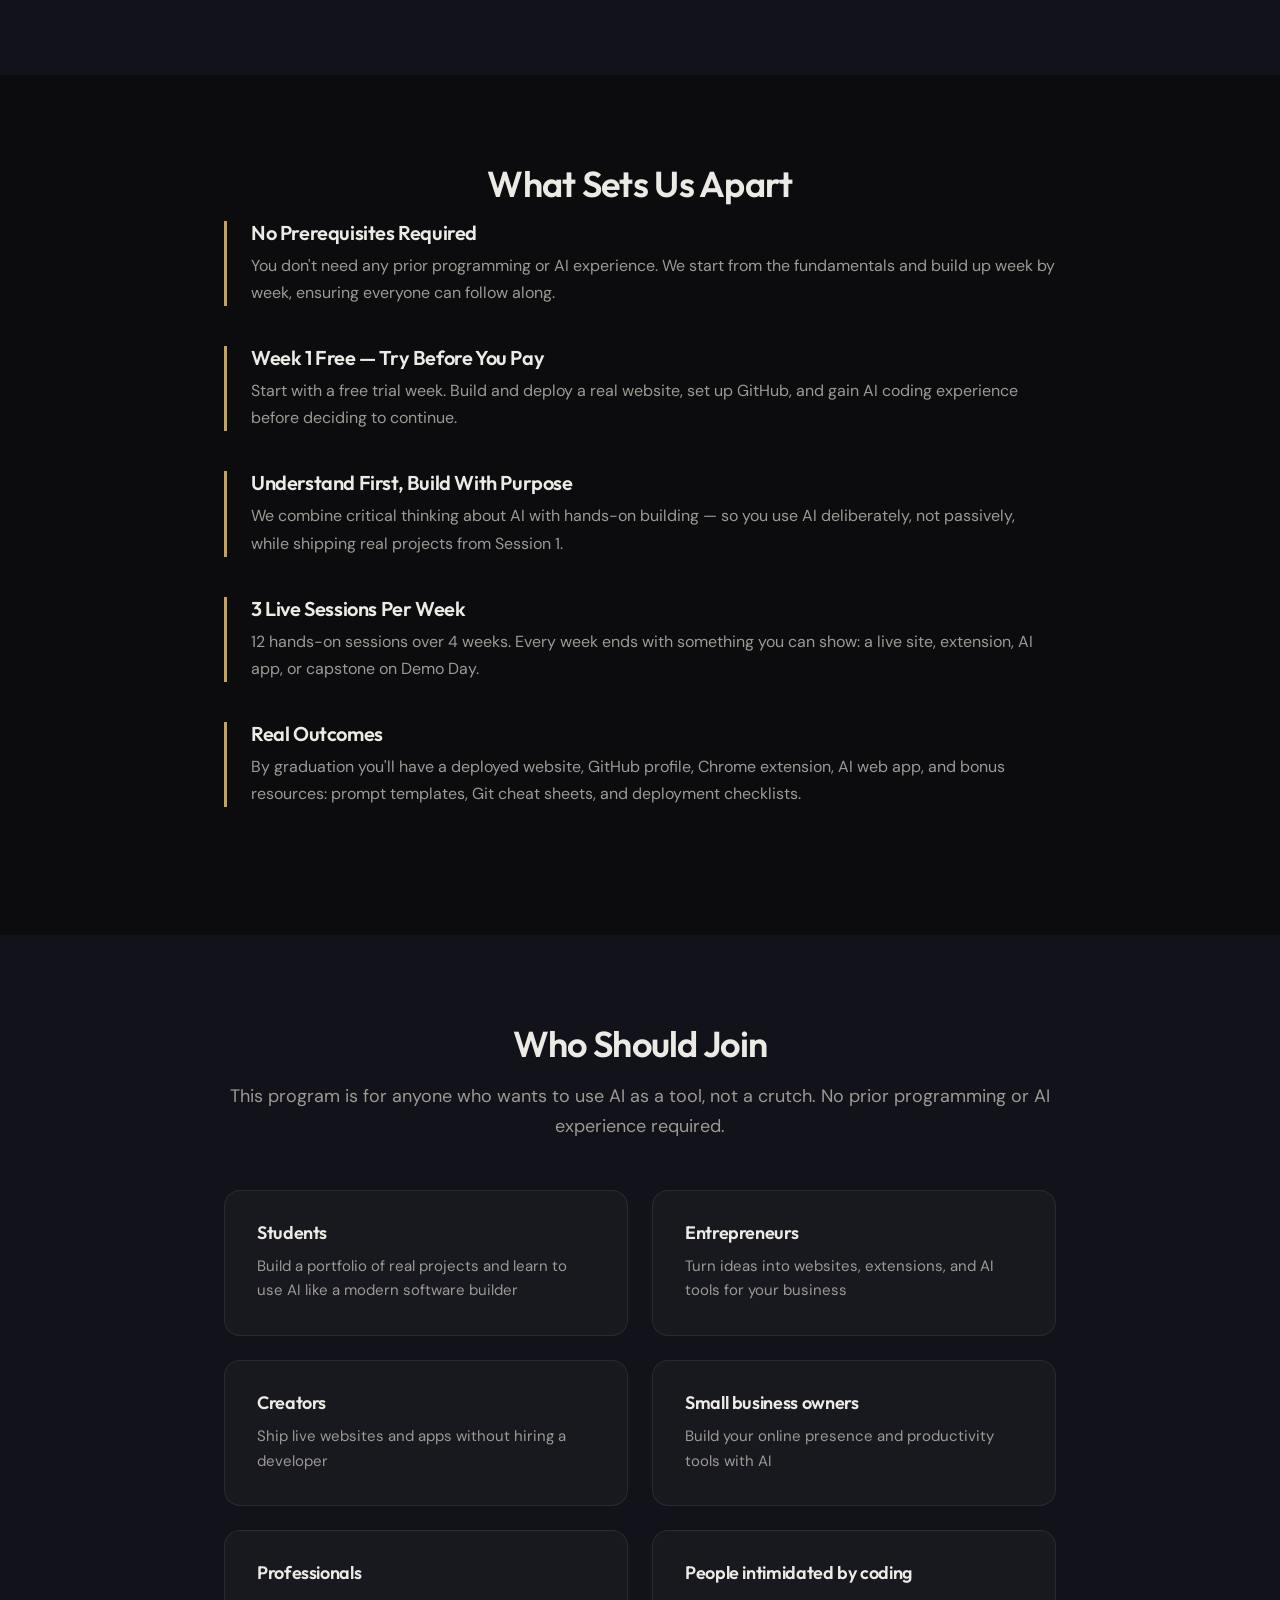
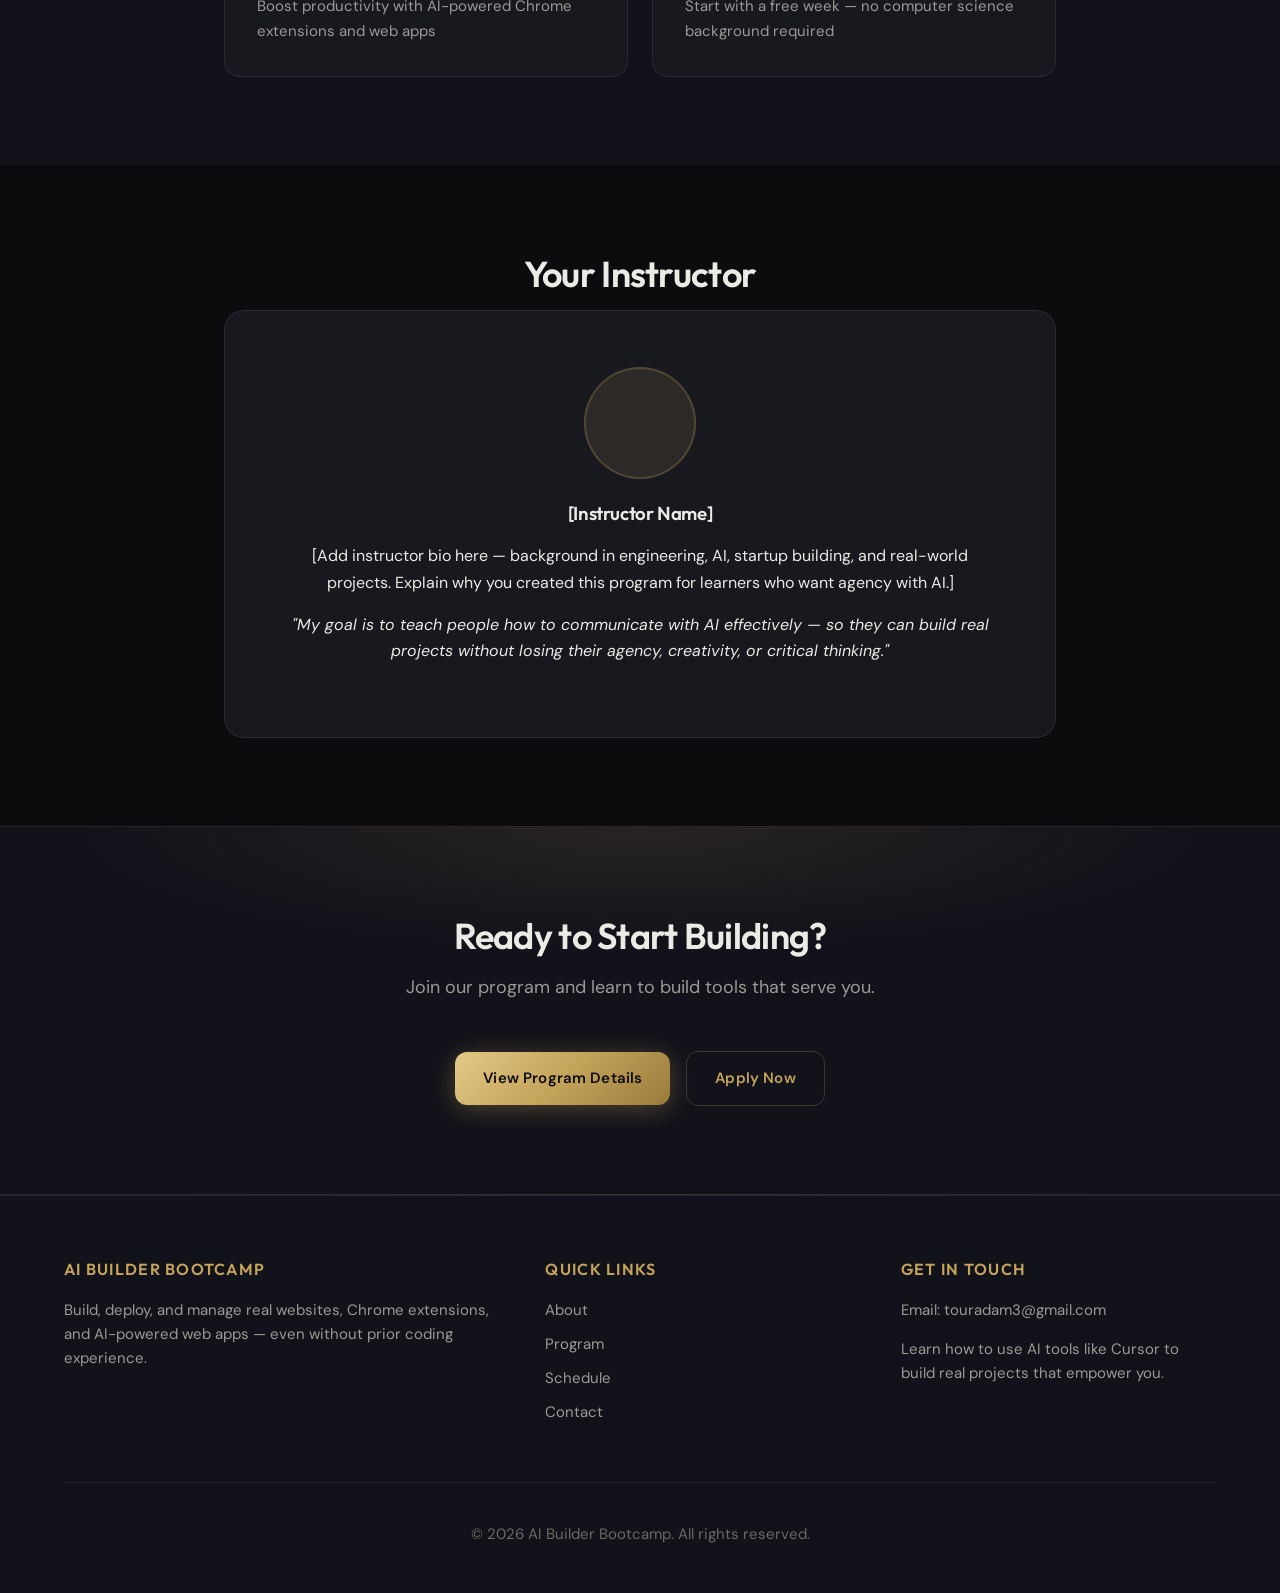
==== commit 001fa2a6: "Update home and about pages with philosophy and program overview" ====
--- a/about.html
+++ b/about.html
@@ -3,8 +3,8 @@
 <head>
   <meta charset="UTF-8" />
   <meta name="viewport" content="width=device-width, initial-scale=1.0" />
-  <title>About | AI Builder Bootcamp</title>
-  <meta name="description" content="Learn about our 4-week AI builder bootcamp with a free Week 1 trial. Build websites, extensions, and AI apps with Cursor — no coding experience required." />
+  <title>About | AI Education Program</title>
+  <meta name="description" content="Learn about our 4-week AI education program with a free Week 1 trial. Understand AI, build real tools, and use it intentionally — no coding experience required." />
   <link rel="preconnect" href="https://fonts.googleapis.com" />
   <link rel="preconnect" href="https://fonts.gstatic.com" crossorigin />
   <link href="https://fonts.googleapis.com/css2?family=DM+Sans:ital,opsz,wght@0,9..40,400;0,9..40,500;0,9..40,600;0,9..40,700&family=Outfit:wght@500;600;700&display=swap" rel="stylesheet" />
@@ -15,10 +15,10 @@
   <main>
     <section class="page-hero">
       <div class="container text-center max-w-4xl">
-        <h1>About AI Builder Bootcamp</h1>
+        <h1>About AI Education Program</h1>
         <p class="lead">
-          We teach complete beginners how to build useful things quickly using AI tools —
-          not months of programming theory before your first project.
+          Build tools that optimize your life — don't let AI use you.
+          We teach anyone to understand AI, think critically, and build real applications with intention.
         </p>
       </div>
     </section>
@@ -28,14 +28,22 @@
         <h2 class="section-title text-center">Our Mission</h2>
         <div class="prose">
           <p>
-            We are launching this 4-week AI builder bootcamp with a free Week 1 trial to address a critical need:
-            teaching people how to build software with AI using Cursor — websites, Chrome extensions,
-            and AI-powered web apps — without needing a computer science background.
+            We are launching a 4-week live AI education program (3 sessions per week) designed for anyone —
+            no prior technical background required.
+          </p>
+          <blockquote class="program-quote">
+            Teach people how to understand AI, think critically about it, and use it to build real tools that improve their lives — without becoming dependent, manipulated, or replaced by it.
+          </blockquote>
+          <p>
+            I believe AI is the most powerful tool humanity has ever created. Those who learn how to use it
+            intentionally and responsibly will thrive in the coming years. Those who don't risk becoming
+            passive users — or victims of it.
           </p>
           <p>
-            Most courses teach too much theory or assume a technical background. Our program sits in the
-            perfect middle: build first, get fast wins, and only pay after Week 1 when you already have
-            a live website, a GitHub account, and real confidence.
+            This program focuses on understanding what AI really is, how machine learning works, gaining
+            practical skills to build real applications, and developing AI literacy, agency, and ethical awareness.
+            Week 1 is free so you can experience real wins — a live website and GitHub setup — before committing
+            to the full program.
           </p>
         </div>
       </div>
@@ -60,12 +68,12 @@
           <p>Start with a free trial week. Build and deploy a real website, set up GitHub, and gain AI coding experience before deciding to continue.</p>
         </div>
         <div class="feature-block">
-          <h3>Build First, Learn While Building</h3>
-          <p>Instead of months of theory, you create real projects from Session 1. We skip heavy JavaScript theory and complex backend architecture — you want practical outcomes.</p>
+          <h3>Understand First, Build With Purpose</h3>
+          <p>We combine critical thinking about AI with hands-on building — so you use AI deliberately, not passively, while shipping real projects from Session 1.</p>
         </div>
         <div class="feature-block">
           <h3>3 Live Sessions Per Week</h3>
-          <p>12 hands-on sessions over 4 weeks (2–3 hours each). Every week ends with something you can show: a live site, extension, AI app, or capstone on Demo Day.</p>
+          <p>12 hands-on sessions over 4 weeks. Every week ends with something you can show: a live site, extension, AI app, or capstone on Demo Day.</p>
         </div>
         <div class="feature-block">
           <h3>Real Outcomes</h3>
@@ -77,7 +85,7 @@
     <section class="section section-gray">
       <div class="container max-w-4xl">
         <h2 class="section-title text-center">Who Should Join</h2>
-        <p class="section-intro text-center">This bootcamp is designed for anyone who wants to build with AI — especially those intimidated by coding.</p>
+        <p class="section-intro text-center">This program is for anyone who wants to use AI as a tool, not a crutch. No prior programming or AI experience required.</p>
         <div id="about-audience" class="grid-2"></div>
       </div>
     </section>
@@ -88,7 +96,7 @@
         <div class="instructor-card text-center">
           <div class="avatar-placeholder" aria-hidden="true"></div>
           <h3>[Instructor Name]</h3>
-          <p>[Add instructor bio here — background in engineering, AI, startup building, and real-world projects. Explain why you created this bootcamp for practical builders and entrepreneurs.]</p>
+          <p>[Add instructor bio here — background in engineering, AI, startup building, and real-world projects. Explain why you created this program for learners who want agency with AI.]</p>
           <p><em>"My goal is to teach people how to communicate with AI effectively — so they can build real projects without losing their agency, creativity, or critical thinking."</em></p>
         </div>
       </div>
@@ -97,7 +105,7 @@
     <section class="section section-primary">
       <div class="container text-center">
         <h2 class="section-title">Ready to Start Building?</h2>
-        <p class="section-intro">Join our bootcamp and learn to build tools that serve you.</p>
+        <p class="section-intro">Join our program and learn to build tools that serve you.</p>
         <div class="btn-group">
           <a href="program.html" class="btn btn-primary">View Program Details</a>
           <a href="contact.html#apply" class="btn btn-secondary">Apply Now</a>
--- a/css/styles.css
+++ b/css/styles.css
@@ -438,6 +438,18 @@
   z-index: 1;
 }
 
+.cohort-start-banner {
+  margin: 1rem 0 0;
+  font-size: 1rem;
+  color: var(--gray-400);
+  animation: fadeUp 0.6s var(--ease) 0.25s both;
+}
+
+.cohort-start-banner strong {
+  color: var(--gold);
+  font-weight: 600;
+}
+
 .hero-badge {
   display: inline-block;
   padding: 0.375rem 1rem;
@@ -808,6 +820,32 @@
   margin: 0 0 1.5rem;
 }
 
+.program-quote {
+  font-size: 1.125rem;
+  font-style: italic;
+  color: var(--text);
+  line-height: 1.7;
+  margin: 0 0 1.5rem;
+  padding: 1rem 0 1rem 1.25rem;
+  border-left: 3px solid var(--gold);
+}
+
+.overview-focus-list {
+  list-style: none;
+  padding: 0;
+  margin: 0;
+  display: grid;
+  gap: 0.75rem;
+}
+
+.overview-focus-list li {
+  display: flex;
+  align-items: flex-start;
+  gap: 0.75rem;
+  font-size: 1.0625rem;
+  color: var(--text-muted);
+}
+
 .feature-block {
   border-left: 3px solid var(--gold);
   padding: 0 0 0 1.5rem;
@@ -1036,9 +1074,15 @@
   gap: 1.25rem;
 }
 
-@media (min-width: 768px) {
+@media (min-width: 640px) {
   .format-grid {
-    grid-template-columns: repeat(3, 1fr);
+    grid-template-columns: repeat(2, 1fr);
+  }
+}
+
+@media (min-width: 1024px) {
+  .format-grid {
+    grid-template-columns: repeat(4, 1fr);
   }
 }
 
@@ -1054,6 +1098,11 @@
 .format-card:hover {
   transform: translateY(-4px);
   border-color: var(--border-gold);
+}
+
+.format-card-highlight {
+  border-color: var(--border-gold);
+  background: var(--primary-100);
 }
 
 .format-card .big {
@@ -1350,18 +1399,29 @@
   scroll-margin-top: 5rem;
 }
 
-.intake-form-frame {
+.intake-form-panel {
   background: var(--bg-card);
   border: 1px solid var(--border);
   border-radius: var(--radius-lg);
-  overflow: hidden;
-}
-
-.intake-form-frame iframe {
-  display: block;
-  width: 100%;
-  min-height: 600px;
-  border: 0;
+  padding: 2rem;
+  text-align: center;
+}
+
+.intake-form-panel-intro {
+  color: var(--text-muted);
+  margin: 0 0 1.5rem;
+  font-size: 0.9375rem;
+  line-height: 1.65;
+}
+
+.intake-form-fields {
+  max-width: 20rem;
+  margin: 0 auto 1.75rem;
+  text-align: left;
+}
+
+.intake-form-actions {
+  justify-content: center;
 }
 
 .intake-form-fallback {
@@ -1377,12 +1437,6 @@
 
 .intake-form-fallback a:hover {
   color: var(--gold-light);
-}
-
-@media (min-width: 768px) {
-  .intake-form-frame iframe {
-    min-height: 700px;
-  }
 }
 
 /* Animations */
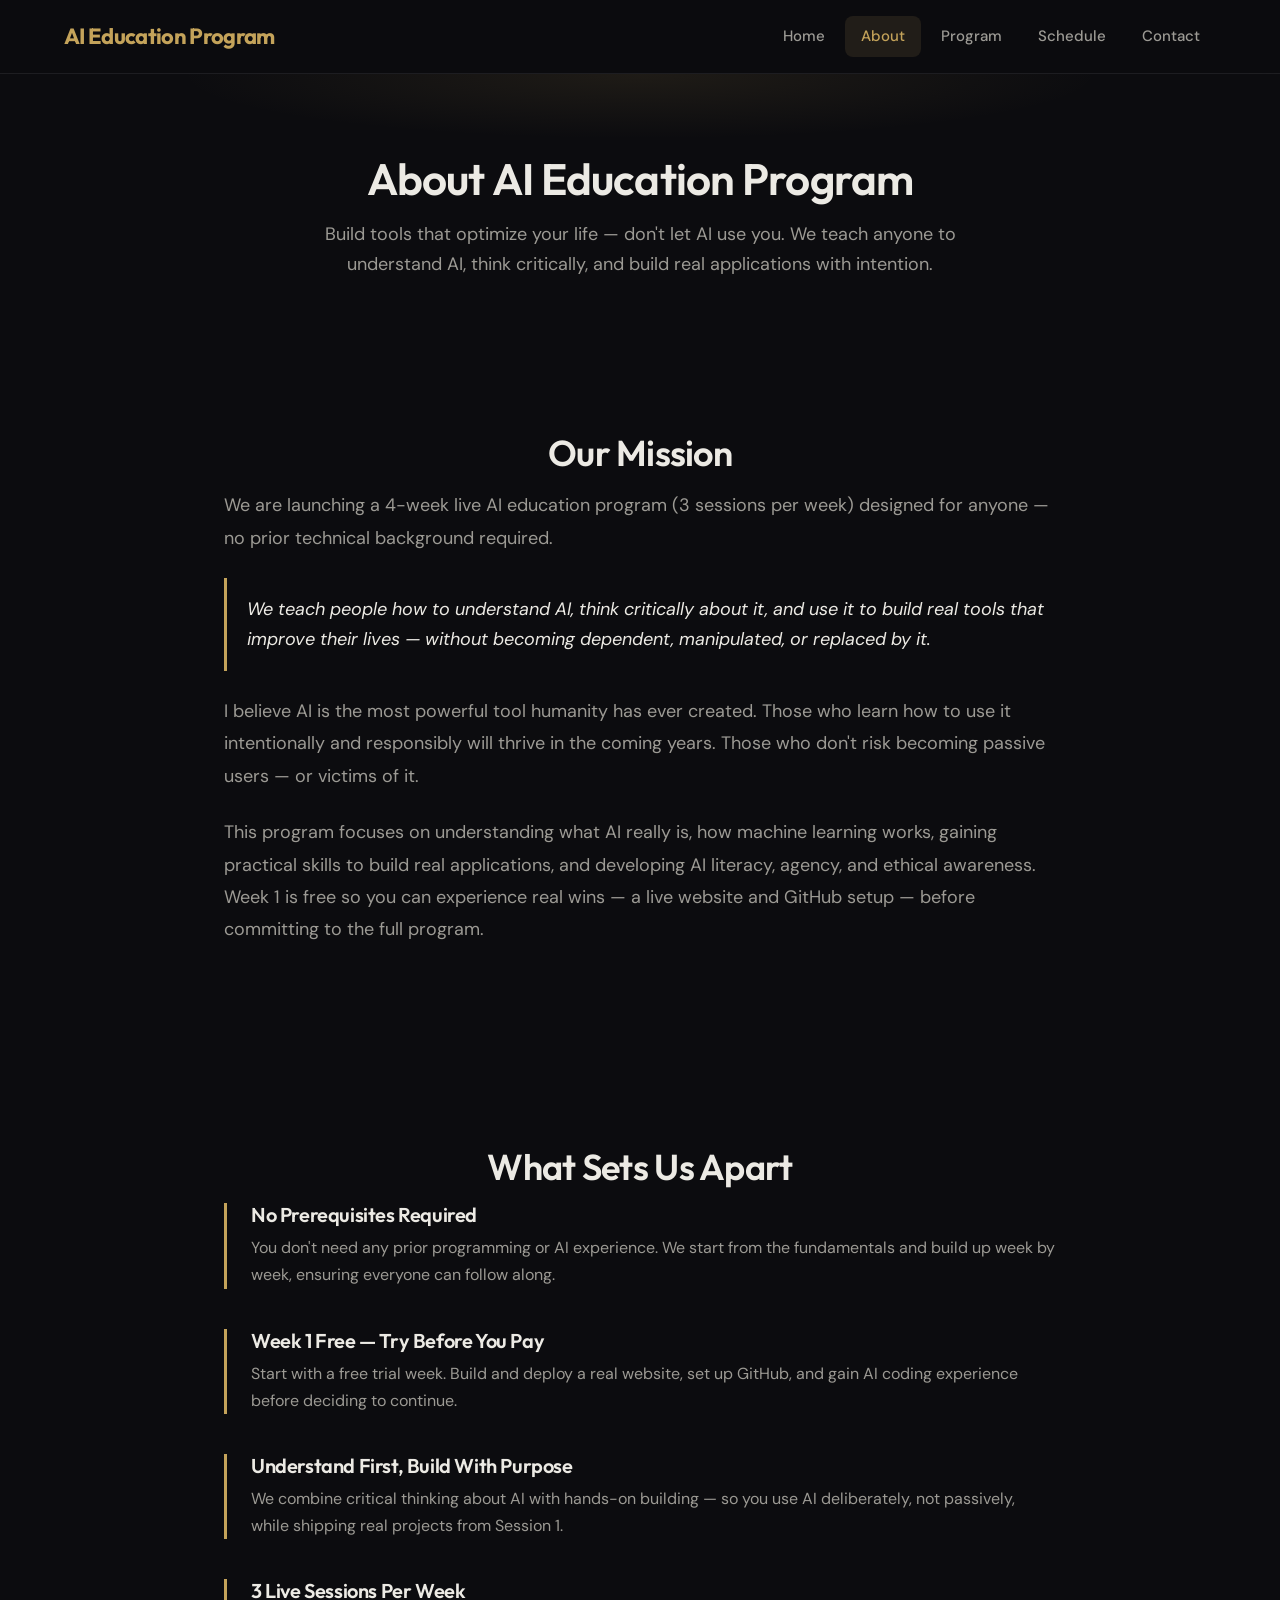
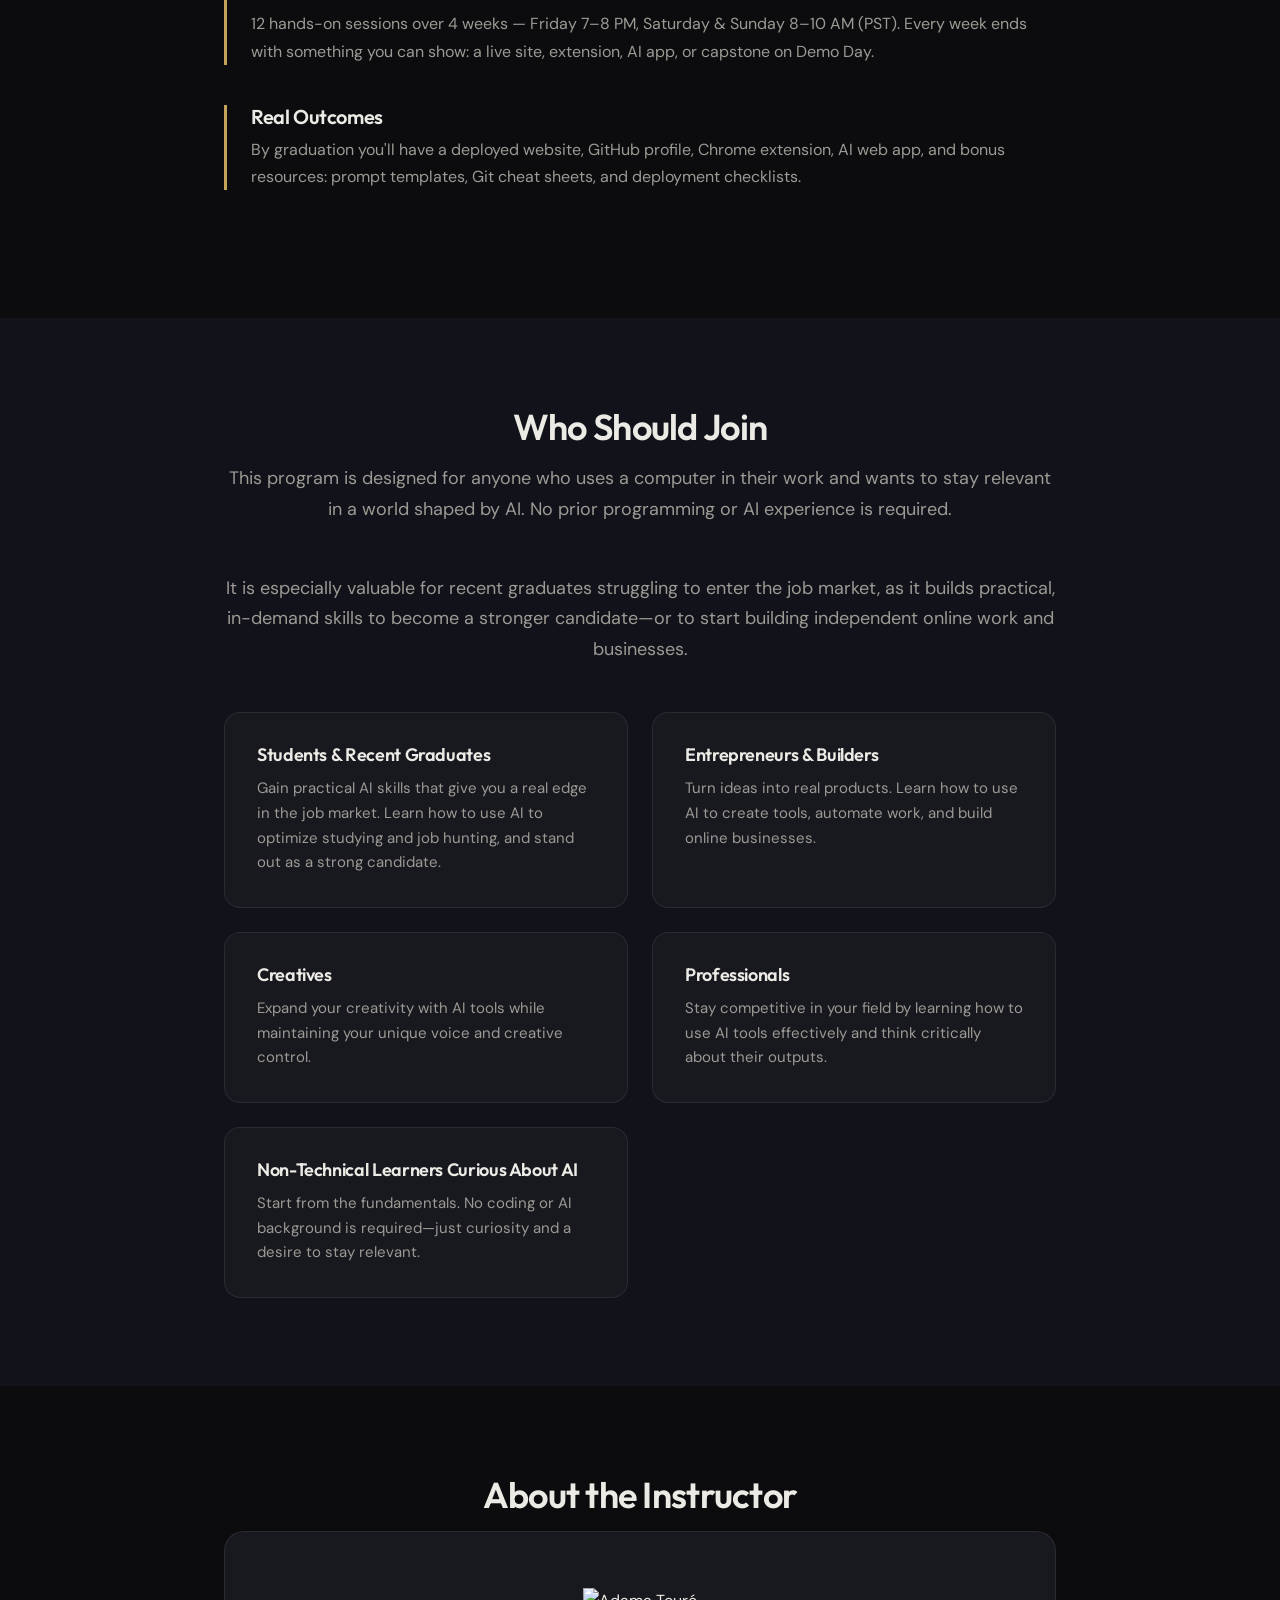
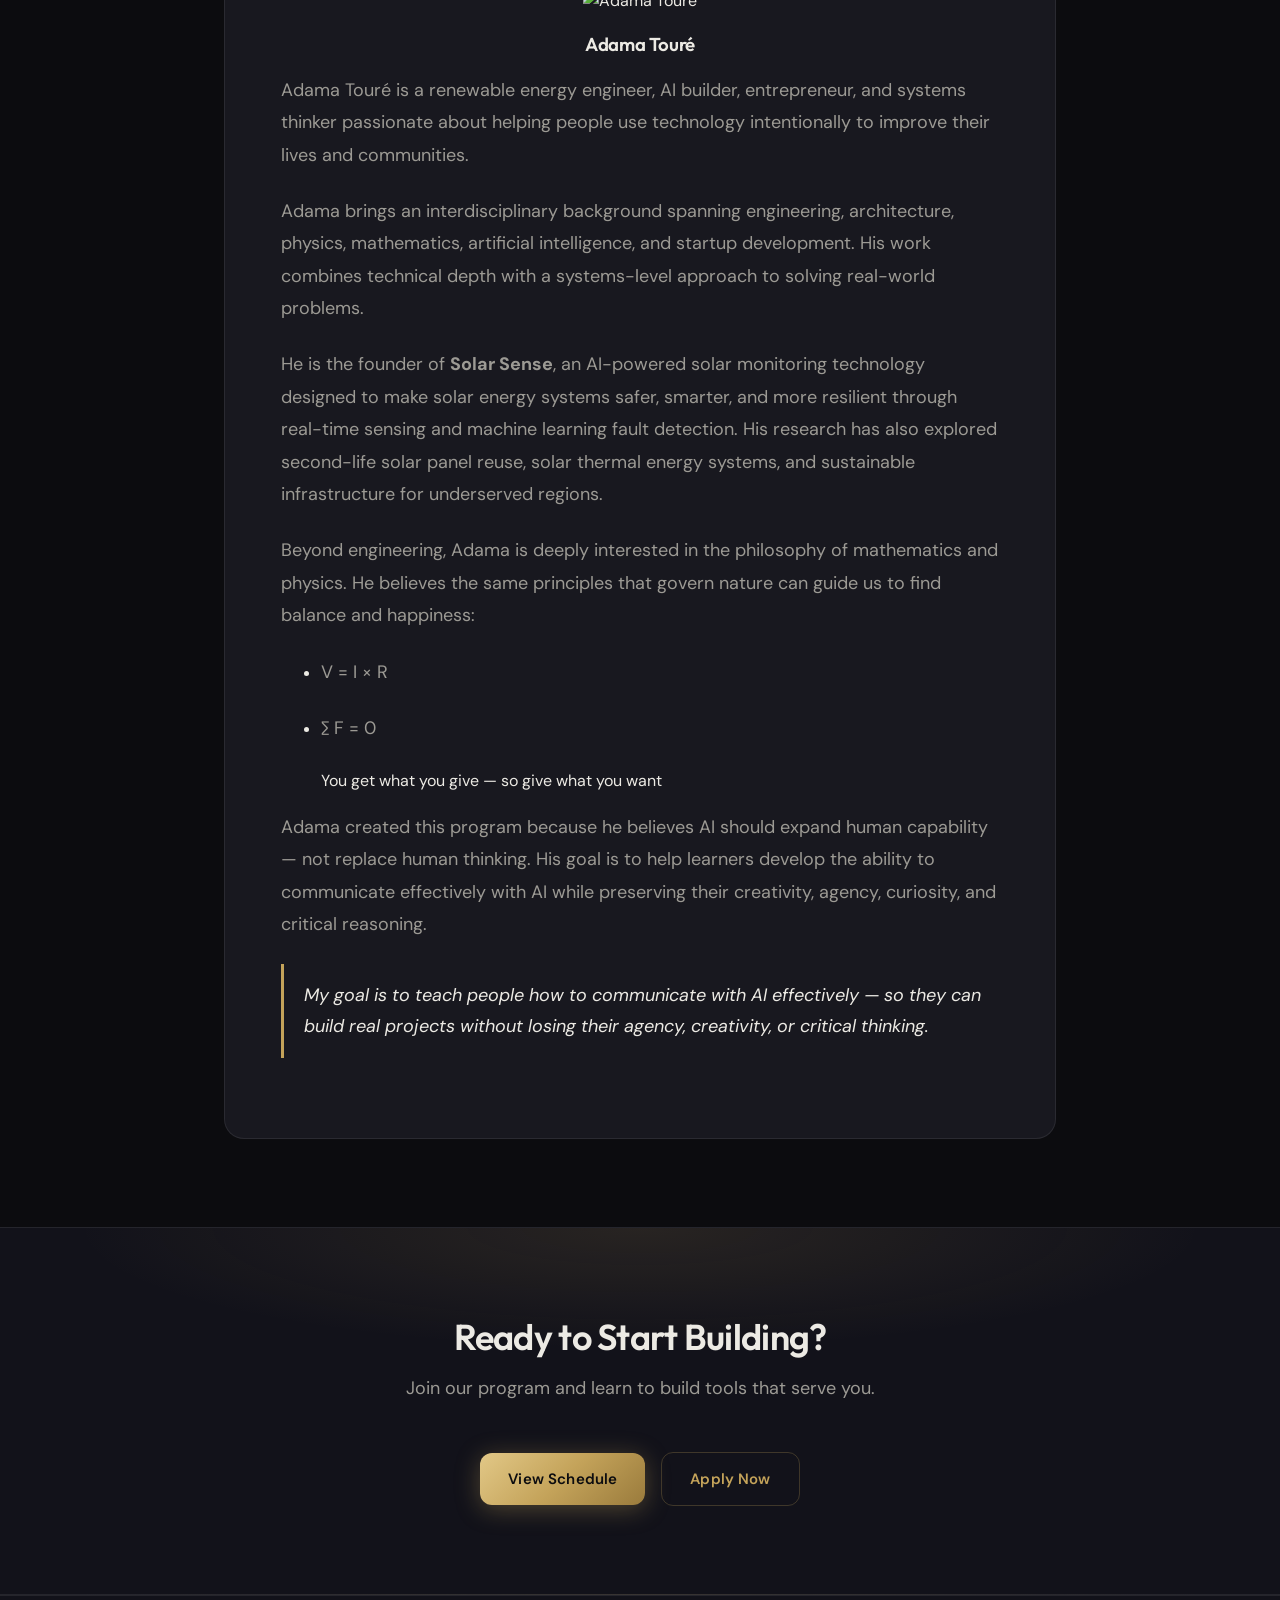
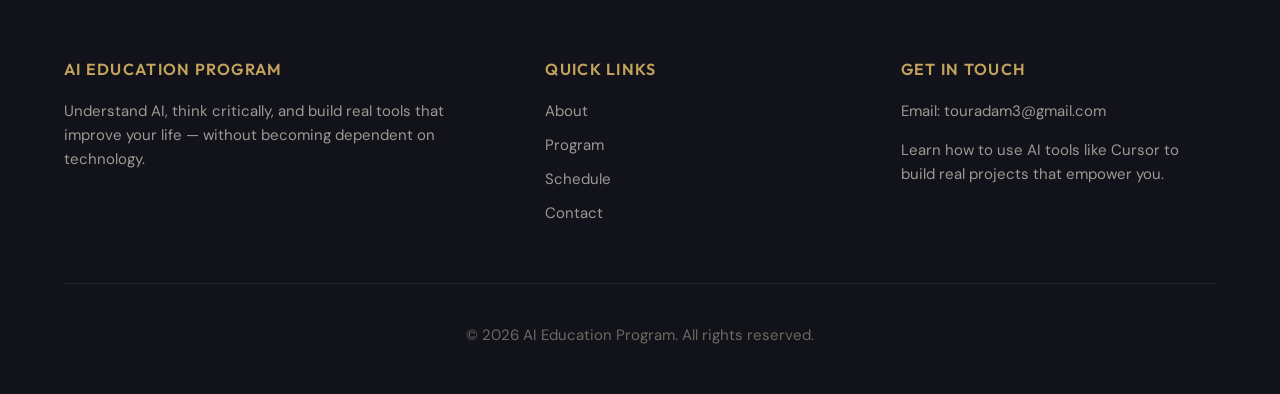
==== commit f9930fdb: "Update live session times: Fri 7-8 PM, Sat-Sun 8-10 AM PST" ====
--- a/about.html
+++ b/about.html
@@ -9,6 +9,7 @@
   <link rel="preconnect" href="https://fonts.gstatic.com" crossorigin />
   <link href="https://fonts.googleapis.com/css2?family=DM+Sans:ital,opsz,wght@0,9..40,400;0,9..40,500;0,9..40,600;0,9..40,700&family=Outfit:wght@500;600;700&display=swap" rel="stylesheet" />
   <meta name="theme-color" content="#0c0c0f" />
+  <link rel="icon" href="assets/logo.svg" type="image/svg+xml" />
   <link rel="stylesheet" href="css/styles.css" />
 </head>
 <body>
@@ -32,7 +33,7 @@
             no prior technical background required.
           </p>
           <blockquote class="program-quote">
-            Teach people how to understand AI, think critically about it, and use it to build real tools that improve their lives — without becoming dependent, manipulated, or replaced by it.
+            We teach people how to understand AI, think critically about it, and use it to build real tools that improve their lives — without becoming dependent, manipulated, or replaced by it.
           </blockquote>
           <p>
             I believe AI is the most powerful tool humanity has ever created. Those who learn how to use it
@@ -46,13 +47,6 @@
             to the full program.
           </p>
         </div>
-      </div>
-    </section>
-
-    <section class="section section-gray">
-      <div class="container max-w-4xl">
-        <h2 class="section-title text-center mb-16">Core Philosophy</h2>
-        <div id="about-philosophy" class="grid-2"></div>
       </div>
     </section>
 
@@ -73,7 +67,7 @@
         </div>
         <div class="feature-block">
           <h3>3 Live Sessions Per Week</h3>
-          <p>12 hands-on sessions over 4 weeks. Every week ends with something you can show: a live site, extension, AI app, or capstone on Demo Day.</p>
+          <p>12 hands-on sessions over 4 weeks — Friday 7–8 PM, Saturday & Sunday 8–10 AM (PST). Every week ends with something you can show: a live site, extension, AI app, or capstone on Demo Day.</p>
         </div>
         <div class="feature-block">
           <h3>Real Outcomes</h3>
@@ -85,19 +79,64 @@
     <section class="section section-gray">
       <div class="container max-w-4xl">
         <h2 class="section-title text-center">Who Should Join</h2>
-        <p class="section-intro text-center">This program is for anyone who wants to use AI as a tool, not a crutch. No prior programming or AI experience required.</p>
+        <p class="section-intro text-center">
+          This program is designed for anyone who uses a computer in their work and wants to stay relevant in a world shaped by AI. No prior programming or AI experience is required.
+        </p>
+        <p class="section-intro text-center">
+          It is especially valuable for recent graduates struggling to enter the job market, as it builds practical, in-demand skills to become a stronger candidate—or to start building independent online work and businesses.
+        </p>
         <div id="about-audience" class="grid-2"></div>
       </div>
     </section>
 
     <section class="section section-white">
       <div class="container max-w-4xl">
-        <h2 class="section-title text-center mb-16">Your Instructor</h2>
-        <div class="instructor-card text-center">
-          <div class="avatar-placeholder" aria-hidden="true"></div>
-          <h3>[Instructor Name]</h3>
-          <p>[Add instructor bio here — background in engineering, AI, startup building, and real-world projects. Explain why you created this program for learners who want agency with AI.]</p>
-          <p><em>"My goal is to teach people how to communicate with AI effectively — so they can build real projects without losing their agency, creativity, or critical thinking."</em></p>
+        <h2 class="section-title text-center mb-16">About the Instructor</h2>
+        <div class="instructor-card">
+          <div class="instructor-card-header text-center">
+            <img src="assets/adama.jpg" alt="Adama Touré" class="instructor-photo" width="112" height="112" />
+            <h3>Adama Touré</h3>
+          </div>
+          <div class="prose instructor-bio">
+            <p>
+              Adama Touré is a renewable energy engineer, AI builder, entrepreneur, and systems thinker passionate about helping people use technology intentionally to improve their lives and communities.
+            </p>
+            <p>
+              Adama brings an interdisciplinary background spanning engineering, architecture, physics, mathematics, artificial intelligence, and startup development. His work combines technical depth with a systems-level approach to solving real-world problems.
+            </p>
+            <p>
+              He is the founder of <strong>Solar Sense</strong>, an AI-powered solar monitoring technology designed to make solar energy systems safer, smarter, and more resilient through real-time sensing and machine learning fault detection. His research has also explored second-life solar panel reuse, solar thermal energy systems, and sustainable infrastructure for underserved regions.
+            </p>
+            <p>
+              Beyond engineering, Adama is deeply interested in the philosophy of mathematics and physics. He believes the same principles that govern nature can guide us to find balance and happiness:
+            </p>
+            <ul class="instructor-equations" aria-label="Physics principles">
+              <li>
+                <p class="math-equation" role="math" aria-label="V equals I times R">
+                  <span class="math-sym">V</span>
+                  <span class="math-op">=</span>
+                  <span class="math-sym">I</span>
+                  <span class="math-op">×</span>
+                  <span class="math-sym">R</span>
+                </p>
+              </li>
+              <li>
+                <p class="math-equation" role="math" aria-label="Sum of F equals zero">
+                  <span class="math-op">∑</span>
+                  <span class="math-sym">F</span>
+                  <span class="math-op">=</span>
+                  <span class="math-num">0</span>
+                </p>
+                <span class="math-equation-note">You get what you give — so give what you want</span>
+              </li>
+            </ul>
+            <p>
+              Adama created this program because he believes AI should expand human capability — not replace human thinking. His goal is to help learners develop the ability to communicate effectively with AI while preserving their creativity, agency, curiosity, and critical reasoning.
+            </p>
+            <blockquote class="program-quote">
+              My goal is to teach people how to communicate with AI effectively — so they can build real projects without losing their agency, creativity, or critical thinking.
+            </blockquote>
+          </div>
         </div>
       </div>
     </section>
@@ -107,7 +146,7 @@
         <h2 class="section-title">Ready to Start Building?</h2>
         <p class="section-intro">Join our program and learn to build tools that serve you.</p>
         <div class="btn-group">
-          <a href="program.html" class="btn btn-primary">View Program Details</a>
+          <a href="schedule.html" class="btn btn-primary">View Schedule</a>
           <a href="contact.html#apply" class="btn btn-secondary">Apply Now</a>
         </div>
       </div>
